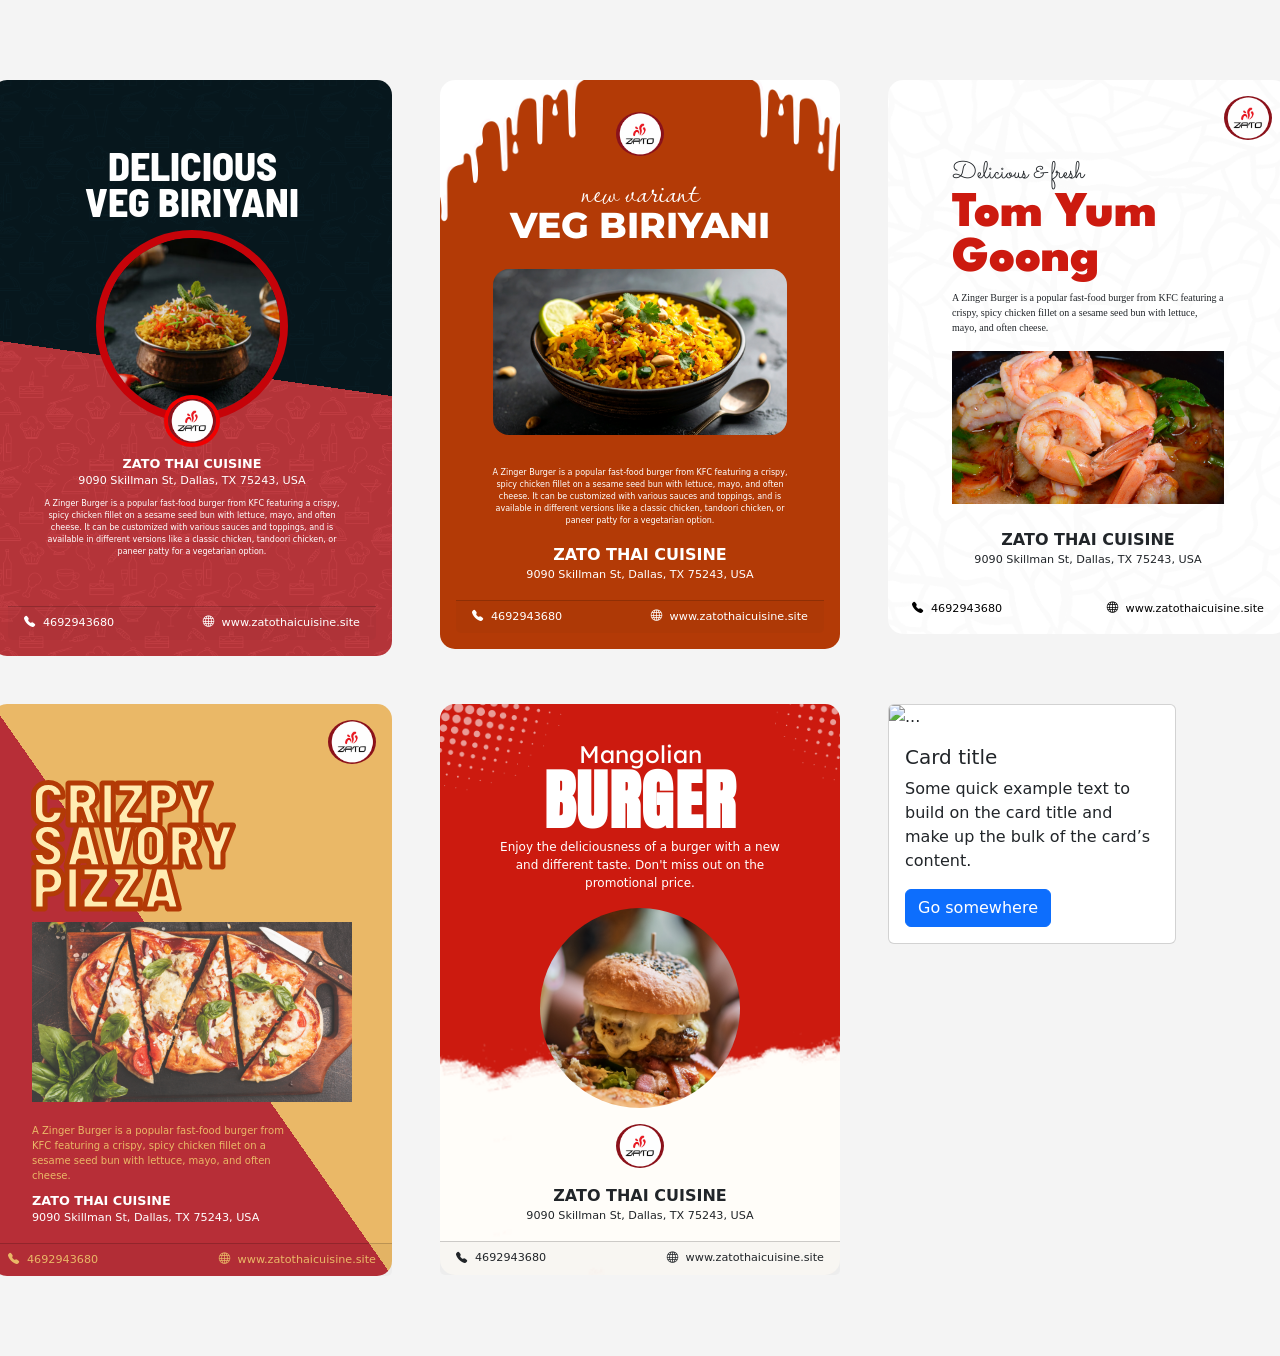
==== index.html @ 4960c32b "first commit" ====
<!DOCTYPE html>
<html lang="en">

<head>
    <meta charset="UTF-8">
    <meta name="viewport" content="width=device-width, initial-scale=1.0">
    <title>Document</title>
    <link href="https://cdn.jsdelivr.net/npm/bootstrap@5.3.8/dist/css/bootstrap.min.css" rel="stylesheet"
        integrity="sha384-sRIl4kxILFvY47J16cr9ZwB07vP4J8+LH7qKQnuqkuIAvNWLzeN8tE5YBujZqJLB" crossorigin="anonymous">
    <link rel="preconnect" href="https://fonts.googleapis.com">
    <link rel="preconnect" href="https://fonts.gstatic.com" crossorigin>
    <link
        href="https://fonts.googleapis.com/css2?family=Barlow+Semi+Condensed:ital,wght@0,100;0,200;0,300;0,400;0,500;0,600;0,700;0,800;0,900;1,100;1,200;1,300;1,400;1,500;1,600;1,700;1,800;1,900&family=Inter:ital,opsz,wght@0,14..32,100..900;1,14..32,100..900&family=League+Gothic&display=swap"
        rel="stylesheet">
    <link href="https://fonts.googleapis.com/css2?family=Lavishly+Yours&display=swap" rel="stylesheet">

    <link rel="stylesheet" href="https://cdn.jsdelivr.net/npm/bootstrap-icons@1.11.3/font/bootstrap-icons.min.css">
    <link href="https://fonts.googleapis.com/css2?family=Montserrat:ital,wght@0,100..900;1,100..900&display=swap"
        rel="stylesheet">
    <link
        href="https://fonts.googleapis.com/css2?family=Anton&family=League+Spartan:wght@100..900&family=Lexend+Deca:wght@100..900&family=Sacramento&display=swap"
        rel="stylesheet">
    <link rel="stylesheet" href="assets/style/style.css">

</head>

<body>

    <section class="cards">

        <!-- Card 1 Starts here -->

        <div class="card1">
            <div class="card" style="width: 25rem;">
                <div class="card-body">
                    <div class="card-heading1">
                        <div class="text-center"> DELICIOUS</div>
                    </div>
                    <div class="card-heading2">
                        <div class="text-center">VEG BIRIYANI</div>
                    </div>
                    <div class="menu-wrapper text-center">
                        <img class="menu-item" src="assets/images/veg-biriyani-image.png" alt="veg-biriyani">

                        <div class="logo-badge">
                            <img src="assets/images/logo.png" alt="logo">
                        </div>
                    </div>

                    <div class="restaurant-details text-center">
                        <div class="restaurant-name fw-bold">
                            ZATO THAI CUISINE
                        </div>
                        <div class="restaurant-address">
                            9090 Skillman St, Dallas, TX 75243, USA
                        </div>
                    </div>

                    <div class="card-description">
                        <p class="card-text">A Zinger Burger is a popular fast-food burger from KFC featuring a crispy,
                            spicy chicken fillet on a sesame seed bun with lettuce, mayo, and often cheese. It can be
                            customized with various sauces and toppings, and is available in different versions like a
                            classic chicken, tandoori chicken, or paneer patty for a vegetarian option.
                        </p>
                    </div>
                    <div class="card-footer mt-5">
                        <div class="d-flex justify-content-between align-items-center">
                            <div class="contact-number d-flex align-items-center gap-2">
                                <i class="bi bi-telephone-fill"></i>
                                4692943680
                            </div>

                            <div class="website d-flex align-items-center gap-2">
                                <i class="bi bi-globe"></i>
                                www.zatothaicuisine.site
                            </div>
                        </div>
                    </div>



                </div>
            </div>
        </div>


        <!-- card 2 starts here -->

        <div class="card2">
            <div class="card" style="width: 25rem;">
                <div class="logo">
                    <img src="assets/images/logo.png" class="card-img-top" alt="logo">

                </div>
                <div class="card-body">
                    <div class="card-heading1 text-center">
                        new variant
                    </div>
                    <div class="card-heading2 text-center">
                        VEG BIRIYANI
                    </div>

                    <div class="menu-image">
                        <img src="assets/images/biriyani-image.png" alt="biriyani-image">
                    </div>
                    <div class="card-description">
                        <p class="card-text">A Zinger Burger is a popular fast-food burger from KFC featuring a crispy,
                            spicy chicken fillet on a sesame seed bun with lettuce, mayo, and often cheese. It can be
                            customized with various sauces and toppings, and is available in different versions like a
                            classic chicken, tandoori chicken, or paneer patty for a vegetarian option.
                        </p>
                    </div>
                    <div class="restaurant-details text-center">
                        <div class="restaurant-name fw-bold">
                            ZATO THAI CUISINE
                        </div>
                        <div class="restaurant-address">
                            9090 Skillman St, Dallas, TX 75243, USA
                        </div>
                    </div>
                    <div class="card-footer mt-3">
                        <div class="d-flex justify-content-between align-items-center">
                            <div class="contact-number d-flex align-items-center gap-2">
                                <i class="bi bi-telephone-fill"></i>
                                4692943680
                            </div>

                            <div class="website d-flex align-items-center gap-2">
                                <i class="bi bi-globe"></i>
                                www.zatothaicuisine.site
                            </div>
                        </div>
                    </div>
                </div>
            </div>
        </div>

        <!-- card 3 design -->

        <div class="card3">
            <div class="card" style="width: 25rem;">
                <div class="logo">
                    <img src="assets/images/logo.png" class="card-img-top" alt="logo">

                </div>
                <div class="card-body mx-5">
                    <div class="headings text-start">
                        <div class="card-heading1">
                            Delicious & fresh
                        </div>
                        <div class="card-heading2">
                            Tom Yum Goong
                        </div>
                    </div>

                    <div class="card-description">
                        <p class="card-text">A Zinger Burger is a popular fast-food burger from KFC featuring a crispy,
                            spicy chicken fillet on a sesame seed bun with lettuce, mayo, and often cheese.
                        </p>
                    </div>
                    <div class="menu-image">
                        <img src="assets/images/tom-yum.png" alt="biriyani-image">
                    </div>
                    <div class="restaurant-details text-center">
                        <div class="restaurant-name fw-bold">
                            ZATO THAI CUISINE
                        </div>
                        <div class="restaurant-address">
                            9090 Skillman St, Dallas, TX 75243, USA
                        </div>
                    </div>


                </div>
                <div class="card-footer-custom">
                    <div class="d-flex justify-content-between align-items-center">
                        <div class="contact-number d-flex align-items-center gap-2">
                            <i class="bi bi-telephone-fill"></i>
                            4692943680
                        </div>

                        <div class="website d-flex align-items-center gap-2">
                            <i class="bi bi-globe"></i>
                            www.zatothaicuisine.site
                        </div>
                    </div>
                </div>
            </div>
        </div>

        <!-- card design 4 -->
        <div class="card4">
            <div class="card" style="width: 25rem;">
                <div class="logo">
                    <img src="assets/images/logo.png" class="card-img-top" alt="logo">

                </div>
                <div class="card-body mx-4">
                    <div class="card-heading">
                        CRIZPY SAVORY PIZZA

                    </div>
                    <div class="menu-image">
                        <img src="assets/images/pizza-image.png" alt="biriyani-image">
                    </div>
                    <div class="card-description">
                        <p class="card-text">A Zinger Burger is a popular fast-food burger from KFC featuring a crispy,
                            spicy chicken fillet on a sesame seed bun with lettuce, mayo, and often cheese.
                        </p>
                    </div>

                    <div class="restaurant-details text-start">
                        <div class="restaurant-name fw-bold">
                            ZATO THAI CUISINE
                        </div>
                        <div class="restaurant-address">
                            9090 Skillman St, Dallas, TX 75243, USA
                        </div>
                    </div>


                </div>
                <div class="card-footer">
                    <div class="d-flex justify-content-between align-items-center">
                        <div class="contact-number d-flex align-items-center gap-2">
                            <i class="bi bi-telephone-fill"></i>
                            4692943680
                        </div>

                        <div class="website d-flex align-items-center gap-2">
                            <i class="bi bi-globe"></i>
                            www.zatothaicuisine.site
                        </div>
                    </div>
                </div>

            </div>
        </div>


        <!-- card 5 design -->

        <div class="card5">
            <div class="card" style="width: 25rem;">
                <div class="card-body">
                    <div class="headings text-center">
                        <div class="card-heading1">
                            Mangolian
                        </div>
                        <div class="card-heading2">
                            BURGER
                        </div>
                    </div>
                    <div class="card-description">
                        <p class="card-text">Enjoy the deliciousness of a burger with a new and different taste. Don't
                            miss out on the promotional price.
                        </p>
                    </div>
                    <div class="menu-image">
                        <img src="assets/images/mangolian-burger.png" alt="biriyani-image">
                    </div>
                    <div class="logo">
                        <img src="assets/images/logo.png" class="card-img-top" alt="logo">

                    </div>

                    <div class="restaurant-details text-center text-dark">
                        <div class="restaurant-name fw-bold">
                            ZATO THAI CUISINE
                        </div>
                        <div class="restaurant-address">
                            9090 Skillman St, Dallas, TX 75243, USA
                        </div>
                    </div>


                </div>
                <div class="card-footer text-dark">
                    <div class="d-flex justify-content-between align-items-center">
                        <div class="contact-number d-flex align-items-center gap-2">
                            <i class="bi bi-telephone-fill"></i>
                            4692943680
                        </div>

                        <div class="website d-flex align-items-center gap-2">
                            <i class="bi bi-globe"></i>
                            www.zatothaicuisine.site
                        </div>
                    </div>
                </div>
            </div>
        </div>


        <!-- card 6 -->

        <div class="card6">
            <div class="card" style="width: 18rem;">
                <img src="..." class="card-img-top" alt="...">
                <div class="card-body">
                    <h5 class="card-title">Card title</h5>
                    <p class="card-text">Some quick example text to build on the card title and make up the bulk of the
                        card’s content.</p>
                    <a href="#" class="btn btn-primary">Go somewhere</a>
                </div>
            </div>
        </div>


    </section>



    <script src="https://cdn.jsdelivr.net/npm/bootstrap@5.3.8/dist/js/bootstrap.bundle.min.js"
        integrity="sha384-FKyoEForCGlyvwx9Hj09JcYn3nv7wiPVlz7YYwJrWVcXK/BmnVDxM+D2scQbITxI"
        crossorigin="anonymous"></script>
</body>

</html>
---- assets/style/style.css ----
body{
    background-color: #f4f4f4;
}

.cards {
    /* height: auto; */
    display: grid;
    grid-template-columns: repeat(3, 1fr);
    justify-content: center;
    align-items: start;
    gap: 3rem ;
    margin: 5rem;

}

.card1 .card {
    background:
        url("/assets/images/texture-card1.png"), 
        linear-gradient(188deg, #07171d 50%, #b43439 50%);
      
    background-size:
    200px,  /* increase texture scale */
    cover;
    background-blend-mode: overlay; 
    
    border: none;
    border-radius: 15px;
    color: #fff;
}
.card1 .menu-image{
    display: flex;
    justify-content: center;
    align-items: center;
}


.card1 .card-heading1 .text-center,
.card1 .card-heading2 .text-center {
    font-family: "Barlow Semi Condensed", sans-serif;
    font-weight: 800;
    font-size: 40px;
    margin: 0;             
    line-height: 1.05;     
}


.card1 .card-heading2 .text-center {
    margin-top: -6px;       
    margin-bottom: 3rem;
}

.card1 .card-heading1 {
    margin-top: 3rem;
}


.card1 .card-description{
    margin-top: 0.5rem;
    margin-left: 2rem;
    margin-right: 2rem;
}
.card1 .card-text{
    text-align: center;
    font-size: 8px;
}

.card1 .contact-details{
    display: flex;
}

.card1 .contact-number, .website {
    font-weight: 200;
    font-size: 0.7rem;
}

.card1 .logo-badge img{
    width: 3rem;
    border-radius: 50%;
}

.card1 .restaurant-name {
    font-size: 0.8rem;
    /* letter-spacing: 1px;  */
}

.card1 .restaurant-address{
    font-size: 0.7rem;

}

.menu-wrapper {
    position: relative;
    display: flex;
    justify-content: center;
    margin-top: -40px; 
    margin-bottom: 2rem;
}

.card1 .menu-item {
    width: 12rem;
    border-radius: 50%;
    border: 8px solid #c60309;
}

.card1 .logo-badge {
    position: absolute;
    bottom: -25px; 
    left: 50%;
    transform: translateX(-50%);
    border-radius: 50%;
    border: 4px solid #f10000; 
    display: flex;
    align-items: center;
    justify-content: center;
}




/* card 2 styles */

.card2 .logo{
    display: flex;
    justify-content: center;
    align-items: center;
    margin-top: 2rem;
}

.card2 .logo img{

    width: 3rem ;
    border-radius: 50%;

}

.card2 .card {
    background:
        url("/assets/images/drop-design.png"), 
        #b33a06;
      
   background-size:
    cover;
    
    border: none;
    border-radius: 15px;
    color: #fff;
}

.card2 .menu-image{

    display: flex;
    justify-content: center;
    align-items: center;
    margin-bottom: 2rem;
}

.card2 .menu-image img{

    width: 80%;
    border-radius: 1rem;

}

.card2 .card-description{
    margin-top: 0.5rem;
    margin-left: 2rem;
    margin-right: 2rem;
    margin-bottom: 1rem;
}
.card2 .card-text{
    text-align: center;
    font-size: 8px;
}

/* .card2 .card-heading1{
      font-family: "Lavishly Yours", cursive;
      font-size: 36px;
}

.card2 .card-heading2{
      font-family: "Montserrat", sans-serif;
      font-size: 36px;
      font-weight: 800;
} */


.card2 .card-heading1{
    font-family: "Lavishly Yours", cursive;
    font-size: 36px;
    margin: 0;
    line-height: 1.1;
}

.card2 .card-heading2 {
    font-family: "Montserrat", sans-serif;
    font-size: 36px;
    font-weight: 800;
    margin: 0;
    line-height: 1.1;
    margin-top: -6px; 
    margin-bottom: 1.5rem; 
}

.card2 .contact-number, .website {
    font-weight: 200;
    font-size: 0.7rem;
}

.card2 .restaurant-address{
    font-size: 0.7rem;

}


/* card 3 style */


.card3 .logo img{
    width: 3rem ;
    border-radius: 50%;
}

.card3 .logo{
    display: flex;
    justify-content: end;
    align-items: center;
    margin: 1rem 1rem 0 0;
}

.card3 .menu-image{

    display: flex;
    justify-content: center;
    align-items: center;
    margin-bottom: 0.5rem;
}

.card3 .menu-image img{

    width: 100%;
    margin-bottom: 1rem;

}

.card3 .card-heading1{

     font-family: "Sacramento", cursive;
     font-size: 24px;
}

.card3 .card-heading2{

     font-family: "League Spartan", sans-serif;
     font-weight: 900;
     font-size: 50px;
     line-height: 0.9;
     color: #cc1a0f;
     margin-bottom: 0.5rem;
}

.card3 .card-text{
    font-size: 10px;
}

.card3 .card-description{

    margin-bottom: 1rem;
    font-family: 'Times New Roman', Times, serif;
}

.card3 .restaurant-address{

    font-size: 10px;
}

.card3 .contact-number, .website {
    font-weight: 200;
    font-size: 0.7rem;
}

.card3 .restaurant-address{
    font-size: 0.7rem;

}


.card3 .card {
    background:
        url("/assets/images/texture-tom.png")
        #fff;
      
   background-size:
    cover;
    
    border: none;
    border-radius: 15px;
}


.card3 .card-footer-custom {
    background-color: transparent;    
    color: #000;               
    border-top: none;          
    padding: 1rem 1.5rem;      
    border-radius: 0 0 15px 15px; 
}


/* card style 4 */

.card4 .logo img{
    width: 3rem ;
    border-radius: 50%;
}

.card4 .logo{
    display: flex;
    justify-content: end;
    align-items: center;
    margin: 1rem 1rem 0 0;
}

.card4 .menu-image{

    display: flex;
    justify-content: center;
    align-items: center;
    margin-bottom: 0.5rem;
}

.card4 .menu-image img{

    width: 100%;
    margin-bottom: 0.8rem;

}


.card4 .card {
    background: linear-gradient(to bottom left, #eab867 50%, #b72e37 50%);
    border: none;
    border-radius: 15px;
    color: #fff;
}

.card4 .card-heading {
    width: 80%;
    font-size: 60px;
    color: #eab867;
    font-family: 'Barlow Semi Condensed', sans-serif;
    letter-spacing: 1px;
    line-height: 3.5rem;
    font-weight: 900;
    -webkit-text-stroke: 5px #b33a06;
    -webkit-text-fill-color: #ffecb2;

    margin-bottom: 1rem;
    line-height: 0.7;

}


.card4 .card-text{
    font-size: 10px;
}

.card4 .card-description{

    margin-bottom: 0.5rem;
    width: 80%;
    color: #eab867;
    /* font-family: 'Times New Roman', Times, serif; */
}

.card4 .contact-number, .card4 .website {
    font-weight: 200;
    font-size: 0.7rem;
    color: #eab867;
}

.card4 .restaurant-address{
    font-size: 0.7rem;

}

.card4 .restaurant-name {
    font-size: 0.8rem;
    /* letter-spacing: 1px;  */
}

.card1 .restaurant-address{
    font-size: 0.7rem;

}



/* card 5 style  */


.card5 .menu-image {
    width: 200px;
    height: 200px;
    overflow: hidden;
    border-radius: 50%;
     margin: 0 auto;
    
}

.card5 .menu-image img {
    width: 100%;
    height: 100%;
    object-fit: cover;
    
    
}

.card5 .logo img{
    width: 3rem ;
    border-radius: 50%;
}

.card5 .logo{
    display: flex;
    justify-content: center;
    align-items: center;
    margin: 1rem;
}

.card5 .card-description{
    text-align: center;
    font-size: 12px;
    margin-left: 2rem;
    margin-right: 2rem;
    margin-bottom: 1rem;
    
}


.card5 .card {
    background:
     url("/assets/images/bg-white.png"),  #cc1a0f;
           
    background-size:
    cover;
    border: none;
    border-radius: 15px;
    color: #fff;
}

.card5 .card-heading1{
    margin-top: 1rem;
    font-family: "Lexend Deca", sans-serif;
     font-size: 24px;
}

.card5 .card-heading2{

      font-family: "Anton", sans-serif;
     font-weight: 900;
     font-size: 65px;
     line-height: 0.9;
     color: #ffffff;
     margin-bottom: 0.5rem;
     letter-spacing: 0.1rem;
     margin-bottom: 0.5rem ;
}

.card5 .restaurant-address{
    font-size: 0.7rem;

}

.card5 .contact-number, .website {
    font-weight: 200;
    font-size: 0.7rem;
}
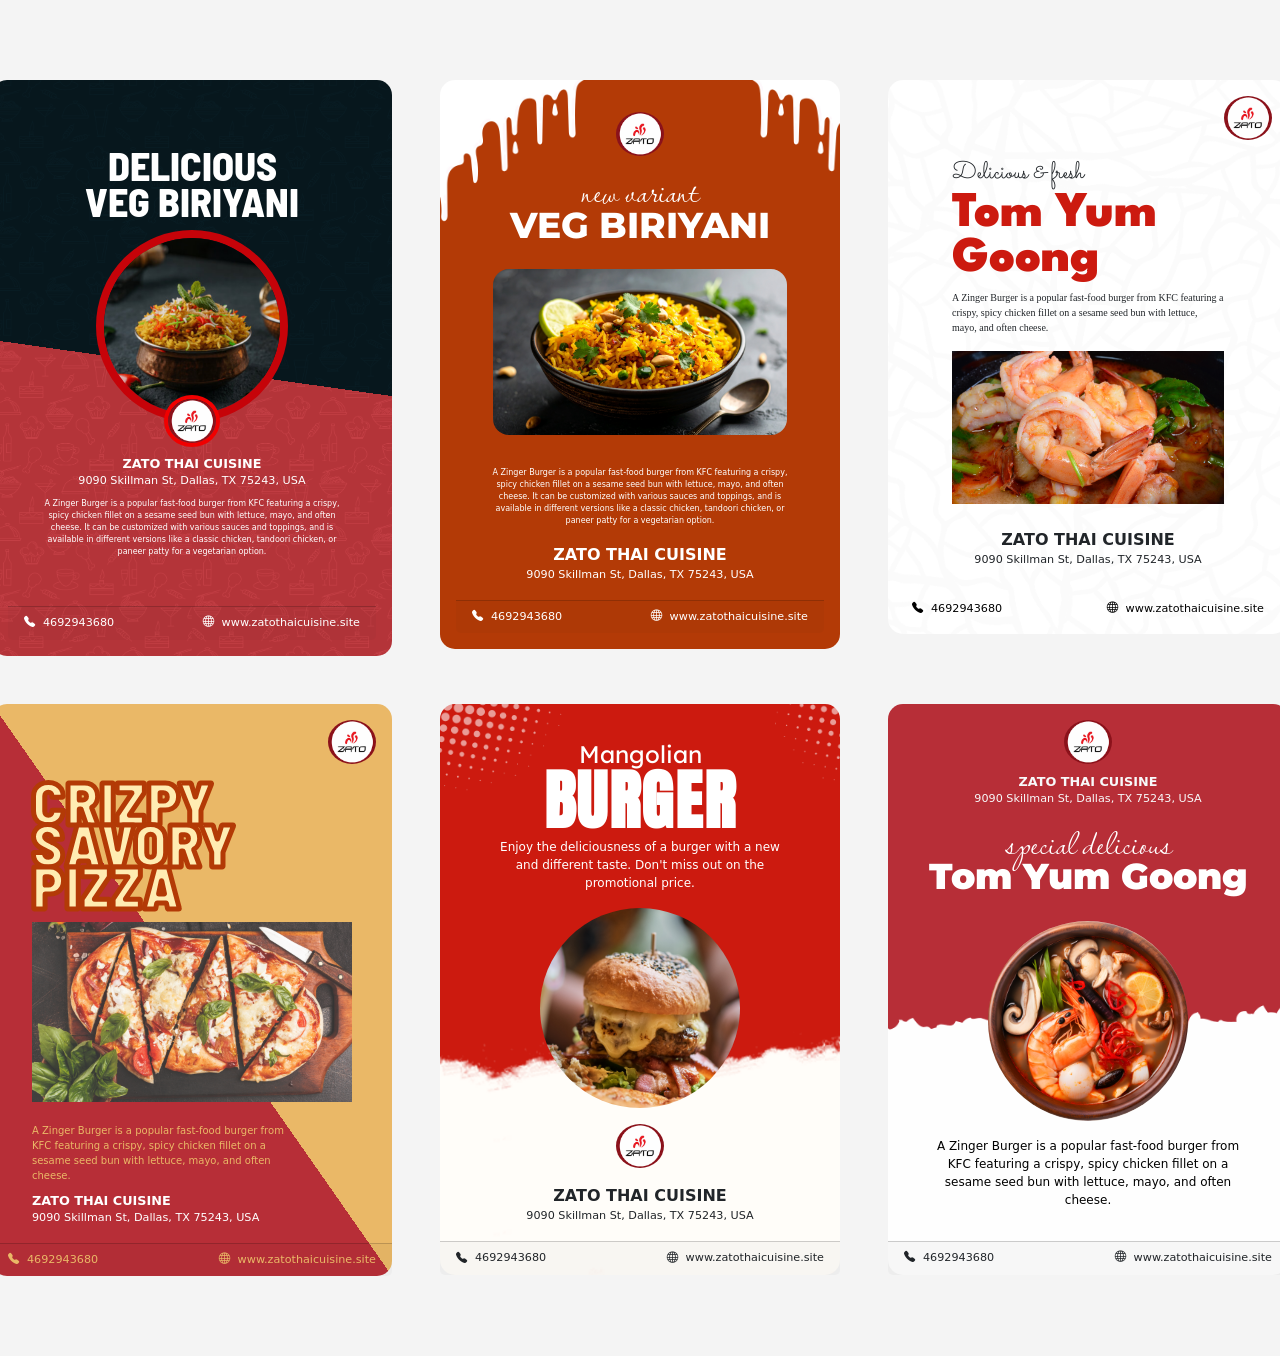
==== commit f277b33b: "6th design" ====
--- a/index.html
+++ b/index.html
@@ -295,13 +295,48 @@
         <!-- card 6 -->
 
         <div class="card6">
-            <div class="card" style="width: 18rem;">
-                <img src="..." class="card-img-top" alt="...">
+            <div class="card" style="width: 25rem;">
+                <div class="logo">
+                    <img src="assets/images/logo.png" class="card-img-top" alt="logo">
+                </div>
+                <div class="restaurant-details text-center text-light">
+                    <div class="restaurant-name fw-bold">
+                        ZATO THAI CUISINE
+                    </div>
+                    <div class="restaurant-address">
+                        9090 Skillman St, Dallas, TX 75243, USA
+                    </div>
+                </div>
+                <div class="headings text-center">
+                    <div class="card-heading1">
+                        special delicious
+                    </div>
+                    <div class="card-heading2">
+                        Tom Yum Goong
+                    </div>
+                </div>
                 <div class="card-body">
-                    <h5 class="card-title">Card title</h5>
-                    <p class="card-text">Some quick example text to build on the card title and make up the bulk of the
-                        card’s content.</p>
-                    <a href="#" class="btn btn-primary">Go somewhere</a>
+                    <div class="menu-image">
+                        <img src="assets/images/prawns-image.png" alt="biriyani-image">
+                    </div>
+                    <div class="card-description">
+                        <p class="card-text">A Zinger Burger is a popular fast-food burger from KFC featuring a crispy,
+                            spicy chicken fillet on a sesame seed bun with lettuce, mayo, and often cheese.
+                        </p>
+                    </div>
+                </div>
+                <div class="card-footer text-dark">
+                    <div class="d-flex justify-content-between align-items-center">
+                        <div class="contact-number d-flex align-items-center gap-2">
+                            <i class="bi bi-telephone-fill"></i>
+                            4692943680
+                        </div>
+
+                        <div class="website d-flex align-items-center gap-2">
+                            <i class="bi bi-globe"></i>
+                            www.zatothaicuisine.site
+                        </div>
+                    </div>
                 </div>
             </div>
         </div>
--- a/assets/style/style.css
+++ b/assets/style/style.css
@@ -11,6 +11,24 @@
     gap: 3rem ;
     margin: 5rem;
 
+}
+
+/* Tablet view (≤992px) */
+@media (max-width: 992px) {
+    .cards {
+        grid-template-columns: repeat(2, 1fr);
+        margin: 3rem;
+        gap: 2rem;
+    }
+}
+
+/* Mobile view (≤576px) */
+@media (max-width: 576px) {
+    .cards {
+        grid-template-columns: 1fr;
+        margin: 2rem;
+        gap: 1.5rem;
+    }
 }
 
 .card1 .card {
@@ -474,4 +492,101 @@
 .card5 .contact-number, .website {
     font-weight: 200;
     font-size: 0.7rem;
-}+}
+
+
+
+/* card 6 styles  */
+
+.card6 .logo{
+    display: flex;
+    justify-content: center;
+    align-items: center;
+    margin-top: 1rem;
+}
+
+.card6 .logo img{
+
+    width: 3rem ;
+    border-radius: 50%;
+
+}
+
+.card6 .menu-image {
+    width: 200px;
+    height: 200px;
+    overflow: hidden;
+    border-radius: 50%;
+    margin: 0 auto;
+    
+}
+
+.card6 .menu-image img {
+    width: 100%;
+    height: 100%;
+    object-fit: cover;
+    
+    
+}
+
+
+.card6 .restaurant-name {
+    margin-top: 0.5rem;
+    font-size: 0.8rem;
+    /* letter-spacing: 1px;  */
+}
+
+.card6 .restaurant-address{
+    font-size: 0.7rem;
+
+}
+
+.card6 .card {
+    background:
+     url("/assets/images/bg-texture-6.png"), 
+      #b72e37;
+           
+    background-size:
+    cover;
+    border: none;
+    border-radius: 15px;
+    color: #fff;
+}
+
+
+.card6 .card-description{
+    text-align: center;
+    font-size: 12px;
+    margin-left: 2rem;
+    margin-right: 2rem;
+    margin-bottom: 1rem;
+    color: #000;
+    margin-top: 1rem;
+}
+
+.card6 .contact-number, .website {
+    font-weight: 200;
+    font-size: 0.7rem;
+}
+
+
+
+.card6 .card-heading1{
+    font-family: "Lavishly Yours", cursive;
+    font-size: 36px;
+    margin: 0;
+    line-height: 1.1;
+    margin-top: 1rem;
+}
+
+.card6 .card-heading2 {
+    font-family: "Montserrat", sans-serif;
+    font-size: 36px;
+    font-weight: 900;
+    margin: 0;
+    line-height: 1.1;
+    margin-top: -6px; 
+    margin-bottom: 0.5rem; 
+
+}
+
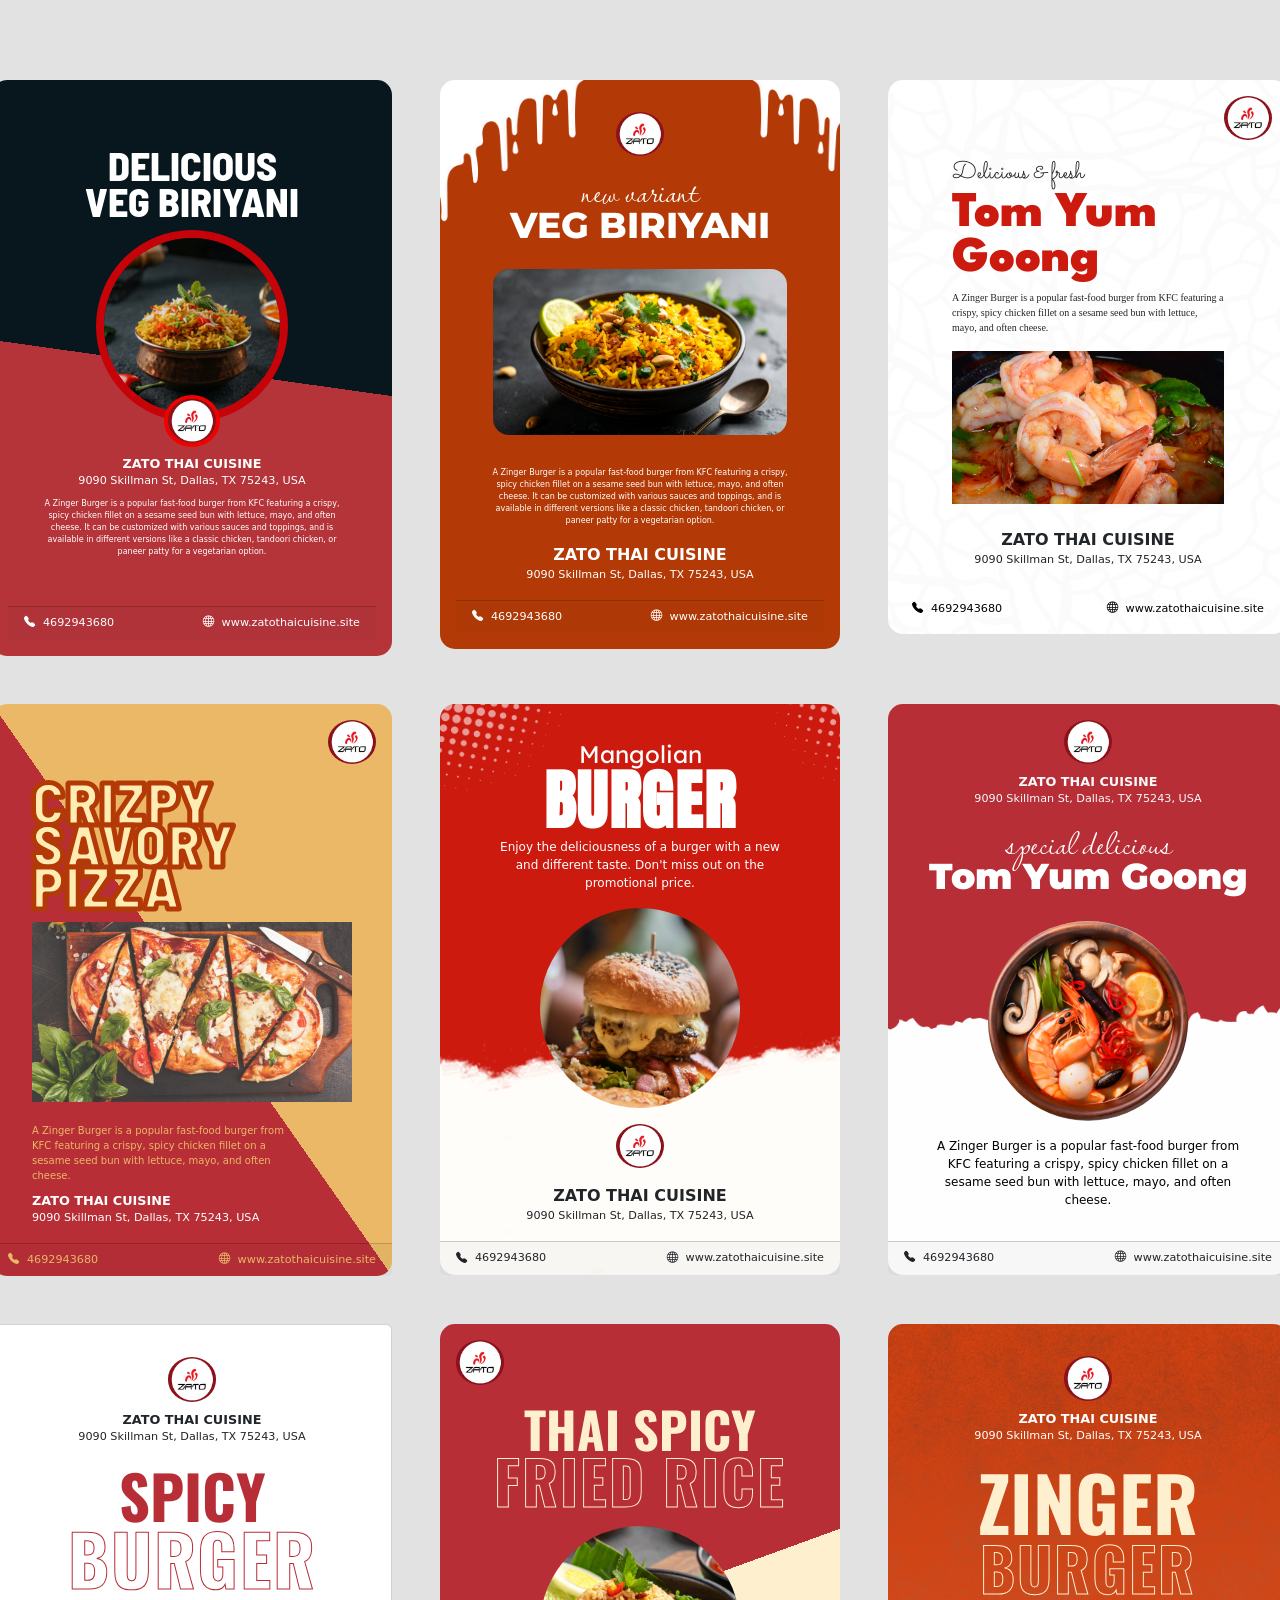
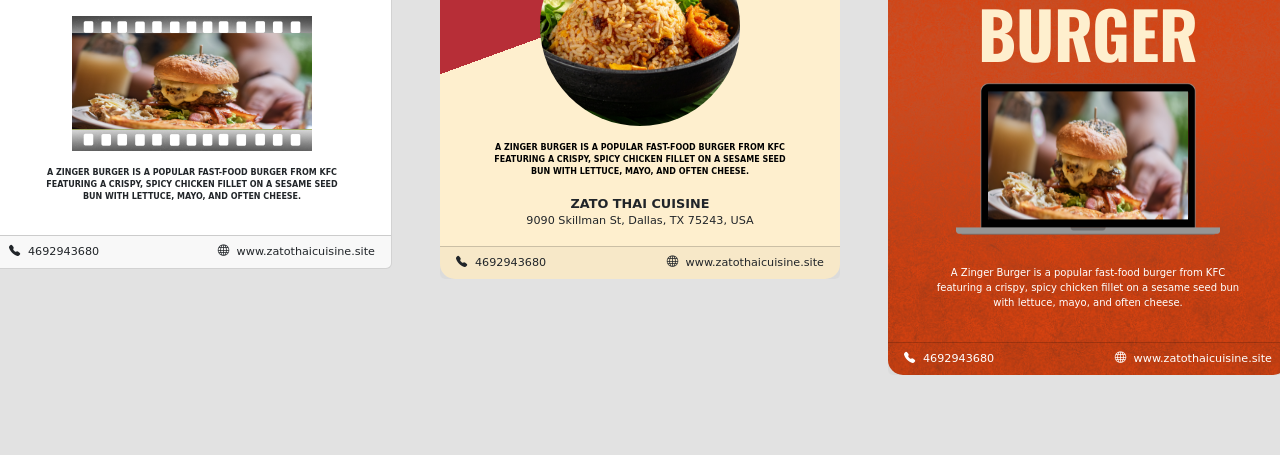
==== commit 13c2c540: "9th design" ====
--- a/index.html
+++ b/index.html
@@ -4,7 +4,7 @@
 <head>
     <meta charset="UTF-8">
     <meta name="viewport" content="width=device-width, initial-scale=1.0">
-    <title>Document</title>
+    <title>Poster Designs Zing</title>
     <link href="https://cdn.jsdelivr.net/npm/bootstrap@5.3.8/dist/css/bootstrap.min.css" rel="stylesheet"
         integrity="sha384-sRIl4kxILFvY47J16cr9ZwB07vP4J8+LH7qKQnuqkuIAvNWLzeN8tE5YBujZqJLB" crossorigin="anonymous">
     <link rel="preconnect" href="https://fonts.googleapis.com">
@@ -18,7 +18,7 @@
     <link href="https://fonts.googleapis.com/css2?family=Montserrat:ital,wght@0,100..900;1,100..900&display=swap"
         rel="stylesheet">
     <link
-        href="https://fonts.googleapis.com/css2?family=Anton&family=League+Spartan:wght@100..900&family=Lexend+Deca:wght@100..900&family=Sacramento&display=swap"
+        href="https://fonts.googleapis.com/css2?family=Anton&family=League+Spartan:wght@100..900&family=Lexend+Deca:wght@100..900&family=Oswald:wght@200..700&family=Sacramento&display=swap"
         rel="stylesheet">
     <link rel="stylesheet" href="assets/style/style.css">
 
@@ -30,7 +30,7 @@
 
         <!-- Card 1 Starts here -->
 
-        <div class="card1">
+        <div class="design1">
             <div class="card" style="width: 25rem;">
                 <div class="card-body">
                     <div class="card-heading1">
@@ -86,7 +86,7 @@
 
         <!-- card 2 starts here -->
 
-        <div class="card2">
+        <div class="design2">
             <div class="card" style="width: 25rem;">
                 <div class="logo">
                     <img src="assets/images/logo.png" class="card-img-top" alt="logo">
@@ -137,7 +137,7 @@
 
         <!-- card 3 design -->
 
-        <div class="card3">
+        <div class="design3">
             <div class="card" style="width: 25rem;">
                 <div class="logo">
                     <img src="assets/images/logo.png" class="card-img-top" alt="logo">
@@ -189,7 +189,7 @@
         </div>
 
         <!-- card design 4 -->
-        <div class="card4">
+        <div class="design4">
             <div class="card" style="width: 25rem;">
                 <div class="logo">
                     <img src="assets/images/logo.png" class="card-img-top" alt="logo">
@@ -240,7 +240,7 @@
 
         <!-- card 5 design -->
 
-        <div class="card5">
+        <div class="design5">
             <div class="card" style="width: 25rem;">
                 <div class="card-body">
                     <div class="headings text-center">
@@ -294,7 +294,7 @@
 
         <!-- card 6 -->
 
-        <div class="card6">
+        <div class="design6">
             <div class="card" style="width: 25rem;">
                 <div class="logo">
                     <img src="assets/images/logo.png" class="card-img-top" alt="logo">
@@ -341,6 +341,173 @@
             </div>
         </div>
 
+
+        <!-- card design 7 -->
+
+        <div class="design7">
+            <div class="card" style="width: 25rem;">
+                <div class="logo">
+                    <img src="assets/images/logo.png" class="card-img-top" alt="logo">
+                </div>
+                <div class="restaurant-details text-center text-dark">
+                    <div class="restaurant-name fw-bold">
+                        ZATO THAI CUISINE
+                    </div>
+                    <div class="restaurant-address">
+                        9090 Skillman St, Dallas, TX 75243, USA
+                    </div>
+                </div>
+                <div class="card-body">
+                    <div class="headings text-center">
+                        <div class="card-heading1">
+                            SPICY
+                        </div>
+                        <div class="card-heading2">
+                            BURGER
+                        </div>
+                    </div>
+                    <div class="image-wrapper">
+                        <div class="bg-image">
+                            <img src="assets/images/bg-film.png" alt="background">
+                        </div>
+                        <div class="menu-image">
+                            <img src="assets/images/mangolian-burger.png" alt="burger">
+                        </div>
+                    </div>
+                    <div class="card-description">
+                        <p class="card-text">A Zinger Burger is a popular fast-food burger from KFC featuring a
+                            crispy,
+                            spicy chicken fillet on a sesame seed bun with lettuce, mayo, and often cheese.
+                        </p>
+                    </div>
+                </div>
+                <div class="card-footer text-dark">
+                    <div class="d-flex justify-content-between align-items-center">
+                        <div class="contact-number d-flex align-items-center gap-2">
+                            <i class="bi bi-telephone-fill"></i>
+                            4692943680
+                        </div>
+
+                        <div class="website d-flex align-items-center gap-2">
+                            <i class="bi bi-globe"></i>
+                            www.zatothaicuisine.site
+                        </div>
+                    </div>
+                </div>
+            </div>
+
+        </div>
+
+        <!-- card 8 design -->
+
+        <div class="design8">
+            <div class="card" style="width: 25rem;">
+                <div class="logo">
+                    <img src="assets/images/logo.png" class="card-img-top" alt="logo">
+                </div>
+                <div class="headings text-center">
+                        <div class="card-heading1">
+                            THAI SPICY
+                        </div>
+                        <div class="card-heading2">
+                                FRIED RICE
+                        </div>
+                    </div>
+                <div class="card-body">
+                    
+                    <div class="menu-image">
+                        <img src="assets/images/thai-rice.png" alt="biriyani-image">
+                    </div>
+                    <div class="card-description">
+                        <p class="card-text">A Zinger Burger is a popular fast-food burger from KFC featuring a
+                            crispy,
+                            spicy chicken fillet on a sesame seed bun with lettuce, mayo, and often cheese.
+                        </p>
+                    </div>
+                    <div class="restaurant-details text-center text-dark">
+                        <div class="restaurant-name fw-bold">
+                            ZATO THAI CUISINE
+                        </div>
+                        <div class="restaurant-address">
+                            9090 Skillman St, Dallas, TX 75243, USA
+                        </div>
+                    </div>
+                </div>
+                   <div class="card-footer text-dark">
+                    <div class="d-flex justify-content-between align-items-center">
+                        <div class="contact-number d-flex align-items-center gap-2">
+                            <i class="bi bi-telephone-fill"></i>
+                            4692943680
+                        </div>
+
+                        <div class="website d-flex align-items-center gap-2">
+                            <i class="bi bi-globe"></i>
+                            www.zatothaicuisine.site
+                        </div>
+                    </div>
+                </div>
+            </div>
+        </div>
+        
+        <div class="design9">
+            <div class="card" style="width: 25rem;">
+                <div class="logo">
+                    <img src="assets/images/logo.png" class="card-img-top" alt="logo">
+                </div>
+                <div class="restaurant-details text-center text-dark">
+                    <div class="restaurant-name fw-bold">
+                        ZATO THAI CUISINE
+                    </div>
+                    <div class="restaurant-address">
+                        9090 Skillman St, Dallas, TX 75243, USA
+                    </div>
+                </div>
+         
+                <div class="card-body">
+                           <div class="headings text-center">
+                        <div class="card-heading1">
+                            ZINGER
+                        </div>
+                        <div class="card-heading2">
+                                BURGER
+                        </div>
+                        <div class="card-heading3">
+                                BURGER
+                        </div>
+                    </div>
+                    
+                   <div class="image-wrapper">
+                        <div class="bg-image">
+                            <img src="assets/images/laptop.png" alt="background">
+                        </div>
+                        <div class="menu-image">
+                            <img src="assets/images/mangolian-burger.png" alt="burger">
+                        </div>
+                    </div>
+                    <div class="card-description">
+                        <p class="card-text">A Zinger Burger is a popular fast-food burger from KFC featuring a
+                            crispy,
+                            spicy chicken fillet on a sesame seed bun with lettuce, mayo, and often cheese.
+                        </p>
+                    </div>
+                    
+                </div>
+                   <div class="card-footer text-dark">
+                    <div class="d-flex justify-content-between align-items-center">
+                        <div class="contact-number d-flex align-items-center gap-2">
+                            <i class="bi bi-telephone-fill"></i>
+                            4692943680
+                        </div>
+
+                        <div class="website d-flex align-items-center gap-2">
+                            <i class="bi bi-globe"></i>
+                            www.zatothaicuisine.site
+                        </div>
+                    </div>
+                </div>
+            </div>
+        </div>
+        </div>
 
     </section>
 
--- a/assets/style/style.css
+++ b/assets/style/style.css
@@ -1,5 +1,5 @@
-body{
-    background-color: #f4f4f4;
+body {
+    background-color: #e2e2e2;
 }
 
 .cards {
@@ -8,7 +8,7 @@
     grid-template-columns: repeat(3, 1fr);
     justify-content: center;
     align-items: start;
-    gap: 3rem ;
+    gap: 3rem;
     margin: 5rem;
 
 }
@@ -31,77 +31,81 @@
     }
 }
 
-.card1 .card {
+.design1 .card {
     background:
-        url("/assets/images/texture-card1.png"), 
+        url("../images/texture-design1.png"),
         linear-gradient(188deg, #07171d 50%, #b43439 50%);
-      
+
     background-size:
-    200px,  /* increase texture scale */
-    cover;
-    background-blend-mode: overlay; 
-    
+        200px,
+        /* increase texture scale */
+        cover;
+    background-blend-mode: overlay;
+
     border: none;
     border-radius: 15px;
     color: #fff;
 }
-.card1 .menu-image{
-    display: flex;
-    justify-content: center;
-    align-items: center;
-}
-
-
-.card1 .card-heading1 .text-center,
-.card1 .card-heading2 .text-center {
+
+.design1 .menu-image {
+    display: flex;
+    justify-content: center;
+    align-items: center;
+}
+
+
+.design1 .card-heading1 .text-center,
+.design1 .card-heading2 .text-center {
     font-family: "Barlow Semi Condensed", sans-serif;
     font-weight: 800;
     font-size: 40px;
-    margin: 0;             
-    line-height: 1.05;     
-}
-
-
-.card1 .card-heading2 .text-center {
-    margin-top: -6px;       
+    margin: 0;
+    line-height: 1.05;
+}
+
+
+.design1 .card-heading2 .text-center {
+    margin-top: -6px;
     margin-bottom: 3rem;
 }
 
-.card1 .card-heading1 {
+.design1 .card-heading1 {
     margin-top: 3rem;
 }
 
 
-.card1 .card-description{
+.design1 .card-description {
     margin-top: 0.5rem;
     margin-left: 2rem;
     margin-right: 2rem;
 }
-.card1 .card-text{
+
+.design1 .card-text {
     text-align: center;
     font-size: 8px;
 }
 
-.card1 .contact-details{
-    display: flex;
-}
-
-.card1 .contact-number, .website {
+.design1 .contact-details {
+    display: flex;
+}
+
+.design1 .contact-number,
+.website {
     font-weight: 200;
     font-size: 0.7rem;
 }
 
-.card1 .logo-badge img{
+.design1 .logo-badge img {
     width: 3rem;
     border-radius: 50%;
 }
 
-.card1 .restaurant-name {
+.design1 .restaurant-name {
     font-size: 0.8rem;
     /* letter-spacing: 1px;  */
 }
 
-.card1 .restaurant-address{
+.design1 .restaurant-address {
     font-size: 0.7rem;
 
 }
@@ -110,23 +114,23 @@
     position: relative;
     display: flex;
     justify-content: center;
-    margin-top: -40px; 
+    margin-top: -40px;
     margin-bottom: 2rem;
 }
 
-.card1 .menu-item {
+.design1 .menu-item {
     width: 12rem;
     border-radius: 50%;
     border: 8px solid #c60309;
 }
 
-.card1 .logo-badge {
+.design1 .logo-badge {
     position: absolute;
-    bottom: -25px; 
+    bottom: -25px;
     left: 50%;
     transform: translateX(-50%);
     border-radius: 50%;
-    border: 4px solid #f10000; 
+    border: 4px solid #f10000;
     display: flex;
     align-items: center;
     justify-content: center;
@@ -137,34 +141,34 @@
 
 /* card 2 styles */
 
-.card2 .logo{
+.design2 .logo {
     display: flex;
     justify-content: center;
     align-items: center;
     margin-top: 2rem;
 }
 
-.card2 .logo img{
-
-    width: 3rem ;
-    border-radius: 50%;
-
-}
-
-.card2 .card {
+.design2 .logo img {
+
+    width: 3rem;
+    border-radius: 50%;
+
+}
+
+.design2 .card {
     background:
-        url("/assets/images/drop-design.png"), 
+        url("../images/drop-design.png"),
         #b33a06;
-      
-   background-size:
-    cover;
-    
+
+    background-size:
+        cover;
+
     border: none;
     border-radius: 15px;
     color: #fff;
 }
 
-.card2 .menu-image{
+.design2 .menu-image {
 
     display: flex;
     justify-content: center;
@@ -172,59 +176,61 @@
     margin-bottom: 2rem;
 }
 
-.card2 .menu-image img{
+.design2 .menu-image img {
 
     width: 80%;
     border-radius: 1rem;
 
 }
 
-.card2 .card-description{
+.design2 .card-description {
     margin-top: 0.5rem;
     margin-left: 2rem;
     margin-right: 2rem;
     margin-bottom: 1rem;
 }
-.card2 .card-text{
+
+.design2 .card-text {
     text-align: center;
     font-size: 8px;
 }
 
-/* .card2 .card-heading1{
+/* .design2 .card-heading1{
       font-family: "Lavishly Yours", cursive;
       font-size: 36px;
 }
 
-.card2 .card-heading2{
+.design2 .card-heading2{
       font-family: "Montserrat", sans-serif;
       font-size: 36px;
       font-weight: 800;
 } */
 
 
-.card2 .card-heading1{
+.design2 .card-heading1 {
     font-family: "Lavishly Yours", cursive;
     font-size: 36px;
     margin: 0;
     line-height: 1.1;
 }
 
-.card2 .card-heading2 {
+.design2 .card-heading2 {
     font-family: "Montserrat", sans-serif;
     font-size: 36px;
     font-weight: 800;
     margin: 0;
     line-height: 1.1;
-    margin-top: -6px; 
-    margin-bottom: 1.5rem; 
-}
-
-.card2 .contact-number, .website {
+    margin-top: -6px;
+    margin-bottom: 1.5rem;
+}
+
+.design2 .contact-number,
+.website {
     font-weight: 200;
     font-size: 0.7rem;
 }
 
-.card2 .restaurant-address{
+.design2 .restaurant-address {
     font-size: 0.7rem;
 
 }
@@ -233,19 +239,19 @@
 /* card 3 style */
 
 
-.card3 .logo img{
-    width: 3rem ;
-    border-radius: 50%;
-}
-
-.card3 .logo{
+.design3 .logo img {
+    width: 3rem;
+    border-radius: 50%;
+}
+
+.design3 .logo {
     display: flex;
     justify-content: end;
     align-items: center;
     margin: 1rem 1rem 0 0;
 }
 
-.card3 .menu-image{
+.design3 .menu-image {
 
     display: flex;
     justify-content: center;
@@ -253,92 +259,92 @@
     margin-bottom: 0.5rem;
 }
 
-.card3 .menu-image img{
+.design3 .menu-image img {
 
     width: 100%;
     margin-bottom: 1rem;
 
 }
 
-.card3 .card-heading1{
-
-     font-family: "Sacramento", cursive;
-     font-size: 24px;
-}
-
-.card3 .card-heading2{
-
-     font-family: "League Spartan", sans-serif;
-     font-weight: 900;
-     font-size: 50px;
-     line-height: 0.9;
-     color: #cc1a0f;
-     margin-bottom: 0.5rem;
-}
-
-.card3 .card-text{
+.design3 .card-heading1 {
+
+    font-family: "Sacramento", cursive;
+    font-size: 24px;
+}
+
+.design3 .card-heading2 {
+
+    font-family: "League Spartan", sans-serif;
+    font-weight: 900;
+    font-size: 50px;
+    line-height: 0.9;
+    color: #cc1a0f;
+    margin-bottom: 0.5rem;
+}
+
+.design3 .card-text {
     font-size: 10px;
 }
 
-.card3 .card-description{
+.design3 .card-description {
 
     margin-bottom: 1rem;
     font-family: 'Times New Roman', Times, serif;
 }
 
-.card3 .restaurant-address{
+.design3 .restaurant-address {
 
     font-size: 10px;
 }
 
-.card3 .contact-number, .website {
+.design3 .contact-number,
+.website {
     font-weight: 200;
     font-size: 0.7rem;
 }
 
-.card3 .restaurant-address{
-    font-size: 0.7rem;
-
-}
-
-
-.card3 .card {
+.design3 .restaurant-address {
+    font-size: 0.7rem;
+
+}
+
+
+.design3 .card {
     background:
-        url("/assets/images/texture-tom.png")
-        #fff;
-      
-   background-size:
-    cover;
-    
+        url("../images/texture-tom.png") #fff;
+
+    background-size:
+        cover;
+
     border: none;
     border-radius: 15px;
 }
 
 
-.card3 .card-footer-custom {
-    background-color: transparent;    
-    color: #000;               
-    border-top: none;          
-    padding: 1rem 1.5rem;      
-    border-radius: 0 0 15px 15px; 
+.design3 .card-footer-custom {
+    background-color: transparent;
+    color: #000;
+    border-top: none;
+    padding: 1rem 1.5rem;
+    border-radius: 0 0 15px 15px;
 }
 
 
 /* card style 4 */
 
-.card4 .logo img{
-    width: 3rem ;
-    border-radius: 50%;
-}
-
-.card4 .logo{
+.design4 .logo img {
+    width: 3rem;
+    border-radius: 50%;
+}
+
+.design4 .logo {
     display: flex;
     justify-content: end;
     align-items: center;
     margin: 1rem 1rem 0 0;
 }
 
-.card4 .menu-image{
+.design4 .menu-image {
 
     display: flex;
     justify-content: center;
@@ -346,7 +352,7 @@
     margin-bottom: 0.5rem;
 }
 
-.card4 .menu-image img{
+.design4 .menu-image img {
 
     width: 100%;
     margin-bottom: 0.8rem;
@@ -354,14 +360,14 @@
 }
 
 
-.card4 .card {
+.design4 .card {
     background: linear-gradient(to bottom left, #eab867 50%, #b72e37 50%);
     border: none;
     border-radius: 15px;
     color: #fff;
 }
 
-.card4 .card-heading {
+.design4 .card-heading {
     width: 80%;
     font-size: 60px;
     color: #eab867;
@@ -378,11 +384,11 @@
 }
 
 
-.card4 .card-text{
+.design4 .card-text {
     font-size: 10px;
 }
 
-.card4 .card-description{
+.design4 .card-description {
 
     margin-bottom: 0.5rem;
     width: 80%;
@@ -390,23 +396,24 @@
     /* font-family: 'Times New Roman', Times, serif; */
 }
 
-.card4 .contact-number, .card4 .website {
+.design4 .contact-number,
+.design4 .website {
     font-weight: 200;
     font-size: 0.7rem;
     color: #eab867;
 }
 
-.card4 .restaurant-address{
-    font-size: 0.7rem;
-
-}
-
-.card4 .restaurant-name {
+.design4 .restaurant-address {
+    font-size: 0.7rem;
+
+}
+
+.design4 .restaurant-name {
     font-size: 0.8rem;
     /* letter-spacing: 1px;  */
 }
 
-.card1 .restaurant-address{
+.design1 .restaurant-address {
     font-size: 0.7rem;
 
 }
@@ -416,80 +423,81 @@
 /* card 5 style  */
 
 
-.card5 .menu-image {
+.design5 .menu-image {
     width: 200px;
     height: 200px;
     overflow: hidden;
     border-radius: 50%;
-     margin: 0 auto;
-    
-}
-
-.card5 .menu-image img {
+    margin: 0 auto;
+
+}
+
+.design5 .menu-image img {
     width: 100%;
     height: 100%;
     object-fit: cover;
-    
-    
-}
-
-.card5 .logo img{
-    width: 3rem ;
-    border-radius: 50%;
-}
-
-.card5 .logo{
+
+
+}
+
+.design5 .logo img {
+    width: 3rem;
+    border-radius: 50%;
+}
+
+.design5 .logo {
     display: flex;
     justify-content: center;
     align-items: center;
     margin: 1rem;
 }
 
-.card5 .card-description{
+.design5 .card-description {
     text-align: center;
     font-size: 12px;
     margin-left: 2rem;
     margin-right: 2rem;
     margin-bottom: 1rem;
-    
-}
-
-
-.card5 .card {
+
+}
+
+
+.design5 .card {
     background:
-     url("/assets/images/bg-white.png"),  #cc1a0f;
-           
+        url("../images/bg-white.png"), #cc1a0f;
+
     background-size:
-    cover;
+        cover;
     border: none;
     border-radius: 15px;
     color: #fff;
 }
 
-.card5 .card-heading1{
+.design5 .card-heading1 {
     margin-top: 1rem;
     font-family: "Lexend Deca", sans-serif;
-     font-size: 24px;
-}
-
-.card5 .card-heading2{
-
-      font-family: "Anton", sans-serif;
-     font-weight: 900;
-     font-size: 65px;
-     line-height: 0.9;
-     color: #ffffff;
-     margin-bottom: 0.5rem;
-     letter-spacing: 0.1rem;
-     margin-bottom: 0.5rem ;
-}
-
-.card5 .restaurant-address{
-    font-size: 0.7rem;
-
-}
-
-.card5 .contact-number, .website {
+    font-size: 24px;
+}
+
+.design5 .card-heading2 {
+
+    font-family: "Anton", sans-serif;
+    font-weight: 900;
+    font-size: 65px;
+    line-height: 0.9;
+    color: #ffffff;
+    margin-bottom: 0.5rem;
+    letter-spacing: 0.1rem;
+    margin-bottom: 0.5rem;
+}
+
+.design5 .restaurant-address {
+    font-size: 0.7rem;
+
+}
+
+.design5 .contact-number,
+.website {
     font-weight: 200;
     font-size: 0.7rem;
 }
@@ -498,63 +506,63 @@
 
 /* card 6 styles  */
 
-.card6 .logo{
+.design6 .logo {
     display: flex;
     justify-content: center;
     align-items: center;
     margin-top: 1rem;
 }
 
-.card6 .logo img{
-
-    width: 3rem ;
-    border-radius: 50%;
-
-}
-
-.card6 .menu-image {
+.design6 .logo img {
+
+    width: 3rem;
+    border-radius: 50%;
+
+}
+
+.design6 .menu-image {
     width: 200px;
     height: 200px;
     overflow: hidden;
     border-radius: 50%;
     margin: 0 auto;
-    
-}
-
-.card6 .menu-image img {
+
+}
+
+.design6 .menu-image img {
     width: 100%;
     height: 100%;
     object-fit: cover;
-    
-    
-}
-
-
-.card6 .restaurant-name {
+
+
+}
+
+
+.design6 .restaurant-name {
     margin-top: 0.5rem;
     font-size: 0.8rem;
     /* letter-spacing: 1px;  */
 }
 
-.card6 .restaurant-address{
-    font-size: 0.7rem;
-
-}
-
-.card6 .card {
+.design6 .restaurant-address {
+    font-size: 0.7rem;
+
+}
+
+.design6 .card {
     background:
-     url("/assets/images/bg-texture-6.png"), 
-      #b72e37;
-           
+        url("../images/bg-texture-6.png"),
+        #b72e37;
+
     background-size:
-    cover;
+        cover;
     border: none;
     border-radius: 15px;
     color: #fff;
 }
 
 
-.card6 .card-description{
+.design6 .card-description {
     text-align: center;
     font-size: 12px;
     margin-left: 2rem;
@@ -564,14 +572,15 @@
     margin-top: 1rem;
 }
 
-.card6 .contact-number, .website {
+.design6 .contact-number,
+.website {
     font-weight: 200;
     font-size: 0.7rem;
 }
 
 
 
-.card6 .card-heading1{
+.design6 .card-heading1 {
     font-family: "Lavishly Yours", cursive;
     font-size: 36px;
     margin: 0;
@@ -579,14 +588,358 @@
     margin-top: 1rem;
 }
 
-.card6 .card-heading2 {
+.design6 .card-heading2 {
     font-family: "Montserrat", sans-serif;
     font-size: 36px;
     font-weight: 900;
     margin: 0;
     line-height: 1.1;
-    margin-top: -6px; 
-    margin-bottom: 0.5rem; 
-
-}
-
+    margin-top: -6px;
+    margin-bottom: 0.5rem;
+
+}
+
+
+
+/* card 7 style  */
+
+
+.design7 .logo {
+    display: flex;
+    justify-content: center;
+    align-items: center;
+    margin-top: 2rem;
+}
+
+.design7 .logo img {
+
+    width: 3rem;
+    border-radius: 50%;
+
+}
+
+.design7 .restaurant-name {
+    margin-top: 0.5rem;
+    font-size: 0.8rem;
+    /* letter-spacing: 1px;  */
+}
+
+.design7 .restaurant-address {
+    font-size: 0.7rem;
+
+}
+
+
+.design7 .image-wrapper {
+    position: relative;
+    display: flex;
+    justify-content: center;
+    align-items: center;
+}
+
+.design7 .bg-image img {
+    width: 15rem;
+    display: block;
+}
+
+.design7 .menu-image {
+    position: absolute;
+    top: 50%;
+    left: 50%;
+    transform: translate(-50%, -52%); 
+
+}
+
+.design7 .menu-image img {
+    width: 15rem; 
+    height: 6rem;
+}
+
+.design7 .card-description {
+    margin-top: 1rem;
+    margin-bottom: 1rem;
+    margin-left: 2rem;
+    margin-right: 2rem;
+
+    text-transform: uppercase;
+}
+
+.design7 .card-text {
+    text-align: center;
+    font-size: 8px;
+    font-weight: 600;
+}
+
+.design7 .contact-number,
+.website {
+    font-weight: 200;
+    font-size: 0.7rem;
+}
+
+.design7 .card-heading1 {
+    font-family: "Oswald", sans-serif;
+    font-weight: 900;
+    font-size: 60px;
+    margin: 0;
+    line-height: 1.1;
+    color: #b72e37;
+}
+
+.design7 .card-heading2 {
+    font-family: "Oswald", sans-serif;
+    font-size: 70px;
+    font-weight: 900;
+    margin: 0;
+    line-height: 1;
+    margin-top: -6px;
+    margin-bottom: 1.5rem;
+    letter-spacing: 2px;
+
+
+    -webkit-text-stroke: 1px #b72e37;
+    -webkit-text-fill-color: transparent;
+}
+
+
+ /* card 8 styles */
+
+
+
+ .design8 .logo {
+    display: flex;
+    justify-content: start;
+    align-items: center;
+    margin: 1rem;
+}
+
+.design8 .logo img {
+
+    width: 3rem;
+    border-radius: 50%;
+
+}
+
+
+.design8 .menu-image {
+    width: 200px;
+    height: 200px;
+    overflow: hidden;
+    border-radius: 50%;
+    margin: 0 auto;
+
+}
+
+.design8 .menu-image img {
+    width: 100%;
+    height: 100%;
+    object-fit: cover;
+
+
+}
+
+.design8 .card {
+    background:
+        linear-gradient(160deg, #b72e37 50%, #feefce 50%);
+    border: none;
+    border-radius: 15px;
+    color: #fff;
+}
+
+.design8 .card-description {
+    margin-top: 1rem;
+    margin-bottom: 1rem;
+    margin-left: 2rem;
+    margin-right: 2rem;
+
+    text-transform: uppercase;
+    color: #000;
+}
+
+.design8 .card-text {
+    text-align: center;
+    font-size: 8px;
+    font-weight: 600;
+}
+
+.design8 .restaurant-name {
+    font-size: 0.8rem;
+    /* letter-spacing: 1px;  */
+}
+
+.design8 .restaurant-address {
+    font-size: 0.7rem;
+
+}
+
+.design8 .contact-number,
+.website {
+    font-weight: 200;
+    font-size: 0.7rem;
+}
+
+
+.design8 .card-heading1 {
+    font-family: "Oswald", sans-serif;
+    font-weight: 900;
+    font-size: 50px;
+    margin: 0;
+    line-height: 1.1;
+    color: #feefce;
+}
+
+.design8 .card-heading2 {
+    font-family: "Oswald", sans-serif;
+    font-size: 60px;
+    font-weight: 900;
+    line-height: 1;
+    margin-top: -6px;
+    /* margin-bottom: 0.5rem; */
+    letter-spacing: 2px;
+
+
+    -webkit-text-stroke: 1px #feefce;
+    -webkit-text-fill-color: transparent;
+}
+
+
+
+/* design 8 styles */
+
+
+
+.design9 .logo {
+    display: flex;
+    justify-content: center;
+    align-items: center;
+    margin-top: 2rem;
+}
+
+.design9 .logo img {
+
+    width: 3rem;
+    border-radius: 50%;
+
+}
+
+.design9 .restaurant-name {
+    margin-top: 0.5rem;
+    font-size: 0.8rem;
+    color: white;
+    /* letter-spacing: 1px;  */
+}
+
+.design9 .restaurant-address {
+    font-size: 0.7rem;
+    color: white;
+}
+
+
+.design9 .menu-image {
+
+    display: flex;
+    justify-content: center;
+    align-items: center;
+    margin-bottom: 0.5rem;
+}
+
+.design9 .menu-image img {
+
+    width: 100%;
+    margin-bottom: 0.8rem;
+
+}
+
+.design9 .card-description {
+    margin-top: 1rem;
+    margin-bottom: 1rem;
+    margin-left: 2rem;
+    margin-right: 2rem;
+
+    /* text-transform: uppercase; */
+    color: #ffffff;
+}
+
+.design9 .card-text {
+    text-align: center;
+    font-size: 10px;
+    font-weight: 400;
+}
+
+
+.design9 .card {
+    background:  url("../images/texture-wall.png"),
+        #d74311;
+         background-size:
+        cover;
+    border: none;
+    border-radius: 15px;
+    color: #fff;
+}
+
+
+.design9 .contact-number,
+.design9 .website {
+    font-weight: 200;
+    font-size: 0.7rem;
+    color: white;
+}
+
+
+.design9 .image-wrapper {
+    position: relative;
+    display: flex;
+    justify-content: center;
+    align-items: center;
+}
+
+.design9 .bg-image img {
+    width: 20rem;
+    display: block;
+}
+
+.design9 .menu-image {
+    position: absolute;
+    top: 50%;
+    left: 50%;
+    transform: translate(-50%, -48%); 
+
+}
+
+.design9 .menu-image img {
+    width: 12.5rem; 
+    height: 8rem;
+}
+
+
+
+.design9 .card-heading1 {
+    font-family: "Oswald", sans-serif;
+    font-weight: 900;
+    font-size: 75px;
+    margin: 0;
+    line-height: 1.1;
+    color: #feefce;
+}
+
+.design9 .card-heading2 {
+    font-family: "Oswald", sans-serif;
+    font-size: 60px;
+    font-weight: 900;
+    line-height: 1;
+    margin-top: -6px;
+    /* margin-bottom: 0.5rem; */
+    letter-spacing: 2px;
+
+
+    -webkit-text-stroke: 1px #feefce;
+    -webkit-text-fill-color: transparent;
+}
+
+.design9 .card-heading3 {
+    font-family: "Oswald", sans-serif;
+    font-weight: 900;
+    font-size: 65px;
+    margin: 0;
+    line-height: 1.1;
+    color: #feefce;
+}
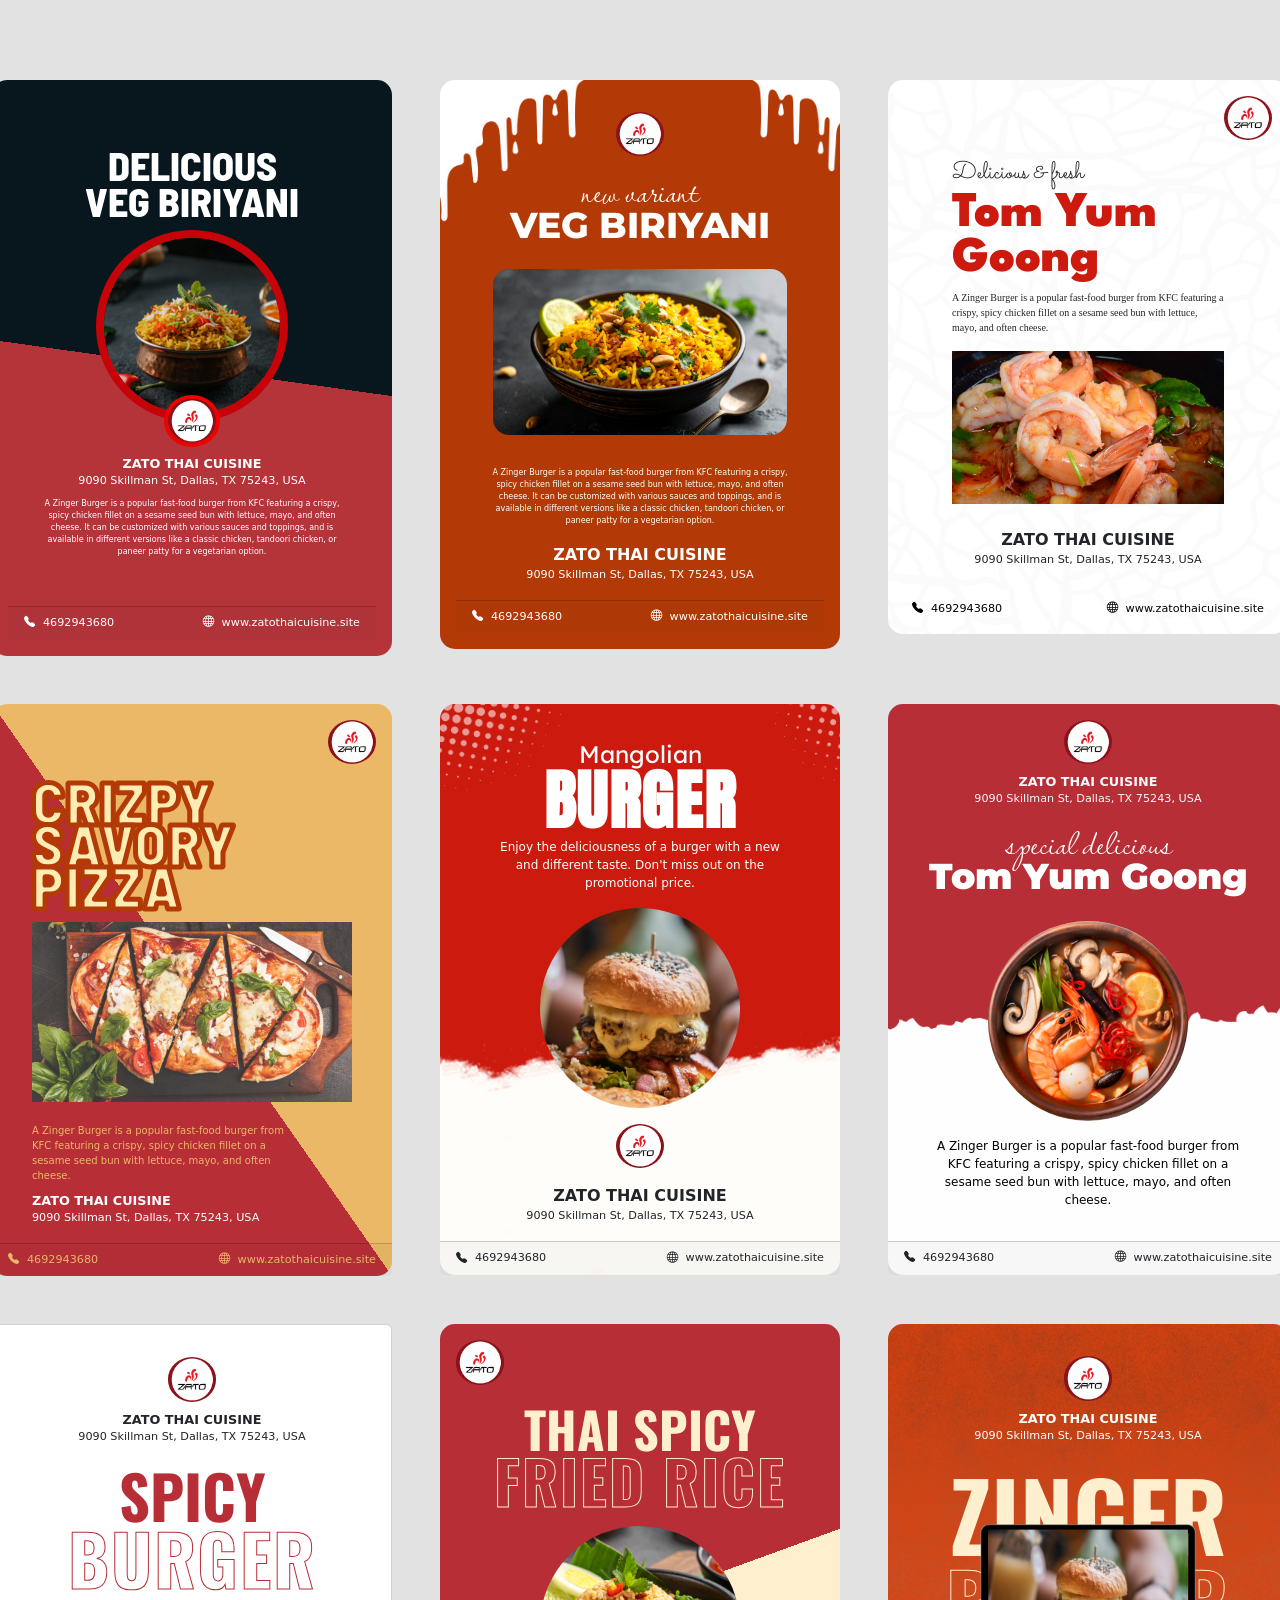
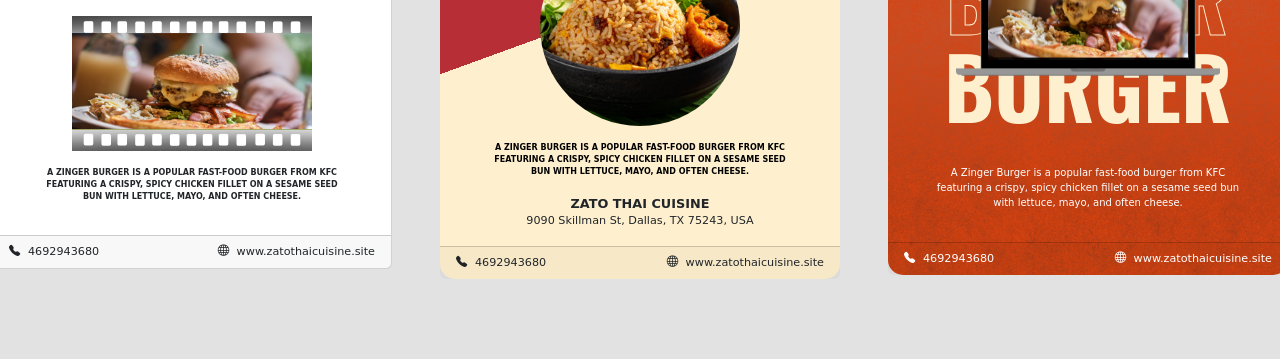
==== commit c04ef5e3: "9th design" ====
--- a/index.html
+++ b/index.html
@@ -406,15 +406,15 @@
                     <img src="assets/images/logo.png" class="card-img-top" alt="logo">
                 </div>
                 <div class="headings text-center">
-                        <div class="card-heading1">
-                            THAI SPICY
-                        </div>
-                        <div class="card-heading2">
-                                FRIED RICE
-                        </div>
-                    </div>
-                <div class="card-body">
-                    
+                    <div class="card-heading1">
+                        THAI SPICY
+                    </div>
+                    <div class="card-heading2">
+                        FRIED RICE
+                    </div>
+                </div>
+                <div class="card-body">
+
                     <div class="menu-image">
                         <img src="assets/images/thai-rice.png" alt="biriyani-image">
                     </div>
@@ -433,22 +433,22 @@
                         </div>
                     </div>
                 </div>
-                   <div class="card-footer text-dark">
-                    <div class="d-flex justify-content-between align-items-center">
-                        <div class="contact-number d-flex align-items-center gap-2">
-                            <i class="bi bi-telephone-fill"></i>
-                            4692943680
-                        </div>
-
-                        <div class="website d-flex align-items-center gap-2">
-                            <i class="bi bi-globe"></i>
-                            www.zatothaicuisine.site
-                        </div>
-                    </div>
-                </div>
-            </div>
-        </div>
-        
+                <div class="card-footer text-dark">
+                    <div class="d-flex justify-content-between align-items-center">
+                        <div class="contact-number d-flex align-items-center gap-2">
+                            <i class="bi bi-telephone-fill"></i>
+                            4692943680
+                        </div>
+
+                        <div class="website d-flex align-items-center gap-2">
+                            <i class="bi bi-globe"></i>
+                            www.zatothaicuisine.site
+                        </div>
+                    </div>
+                </div>
+            </div>
+        </div>
+
         <div class="design9">
             <div class="card" style="width: 25rem;">
                 <div class="logo">
@@ -462,21 +462,21 @@
                         9090 Skillman St, Dallas, TX 75243, USA
                     </div>
                 </div>
-         
-                <div class="card-body">
-                           <div class="headings text-center">
+
+                <div class="card-body">
+                    <div class="headings text-center">
                         <div class="card-heading1">
                             ZINGER
                         </div>
                         <div class="card-heading2">
-                                BURGER
+                            BURGER
                         </div>
                         <div class="card-heading3">
-                                BURGER
-                        </div>
-                    </div>
-                    
-                   <div class="image-wrapper">
+                            BURGER
+                        </div>
+                    </div>
+
+                    <div class="image-wrapper">
                         <div class="bg-image">
                             <img src="assets/images/laptop.png" alt="background">
                         </div>
@@ -490,9 +490,9 @@
                             spicy chicken fillet on a sesame seed bun with lettuce, mayo, and often cheese.
                         </p>
                     </div>
-                    
-                </div>
-                   <div class="card-footer text-dark">
+
+                </div>
+                <div class="card-footer text-dark">
                     <div class="d-flex justify-content-between align-items-center">
                         <div class="contact-number d-flex align-items-center gap-2">
                             <i class="bi bi-telephone-fill"></i>
--- a/assets/style/style.css
+++ b/assets/style/style.css
@@ -850,7 +850,7 @@
 }
 
 .design9 .card-description {
-    margin-top: 1rem;
+    margin-top: 2rem;
     margin-bottom: 1rem;
     margin-left: 2rem;
     margin-right: 2rem;
@@ -885,37 +885,52 @@
 }
 
 
+.design9 {
+    position: relative;
+    text-align: center;
+}
+
+/* Text behind images */
+.design9 .headings {
+    position: relative;
+    z-index: 1;
+}
+
+/* Center both images exactly over the text block */
 .design9 .image-wrapper {
-    position: relative;
-    display: flex;
-    justify-content: center;
-    align-items: center;
-}
-
+    position: absolute;
+    top: 50%;
+    left: 50%;
+    transform: translate(-50%, -50%);
+    z-index: 2;
+    display: flex;
+    justify-content: center;
+    align-items: center;
+}
+
+/* Background image */
 .design9 .bg-image img {
     width: 20rem;
     display: block;
 }
 
+/* Foreground burger image */
 .design9 .menu-image {
     position: absolute;
     top: 50%;
     left: 50%;
-    transform: translate(-50%, -48%); 
-
+    transform: translate(-50%, -50%);
 }
 
 .design9 .menu-image img {
-    width: 12.5rem; 
+    width: 12.5rem;
     height: 8rem;
 }
-
-
 
 .design9 .card-heading1 {
     font-family: "Oswald", sans-serif;
     font-weight: 900;
-    font-size: 75px;
+    font-size: 95px;
     margin: 0;
     line-height: 1.1;
     color: #feefce;
@@ -923,7 +938,7 @@
 
 .design9 .card-heading2 {
     font-family: "Oswald", sans-serif;
-    font-size: 60px;
+    font-size: 80px;
     font-weight: 900;
     line-height: 1;
     margin-top: -6px;
@@ -938,7 +953,7 @@
 .design9 .card-heading3 {
     font-family: "Oswald", sans-serif;
     font-weight: 900;
-    font-size: 65px;
+    font-size: 85px;
     margin: 0;
     line-height: 1.1;
     color: #feefce;
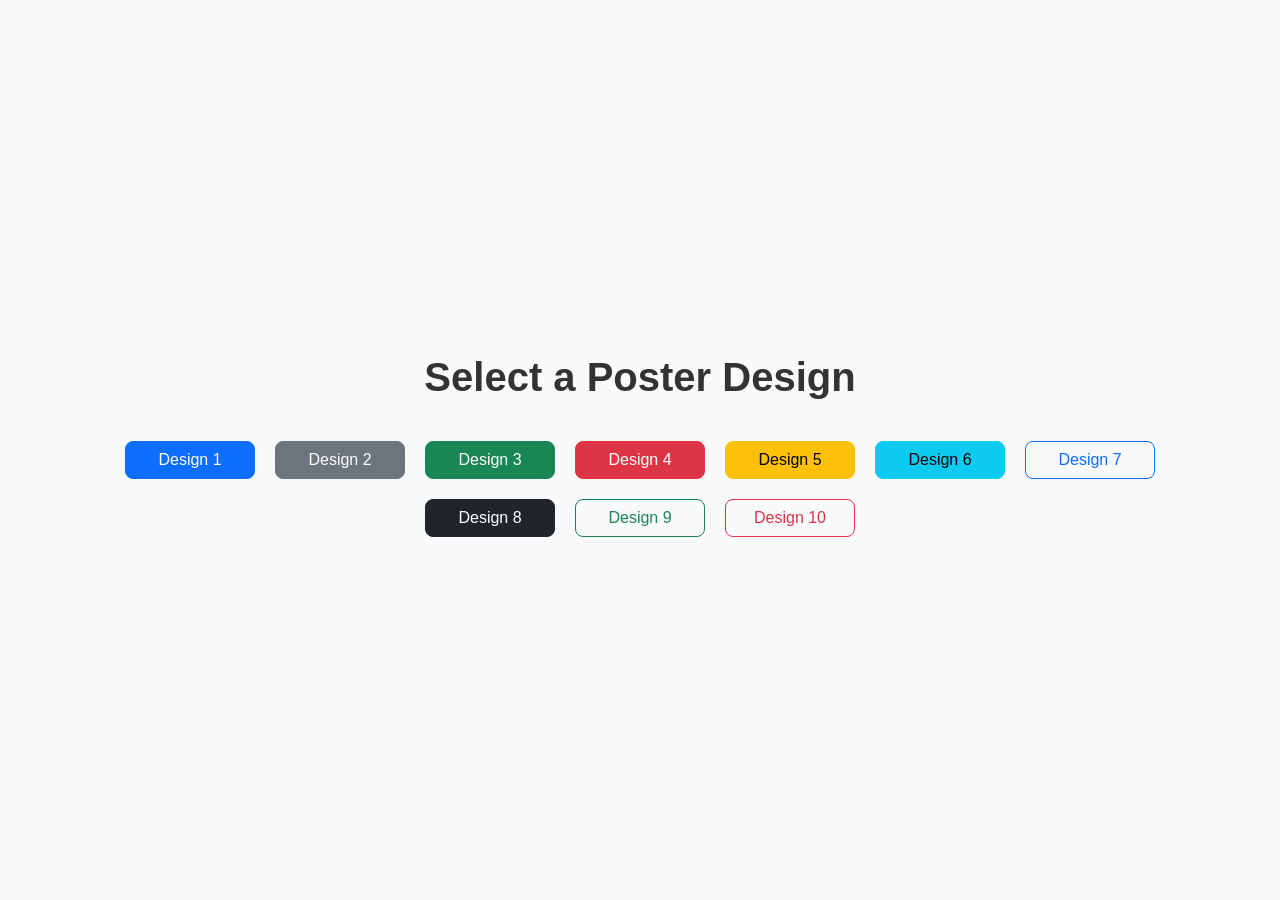
==== commit 0bc1e8a2: "added changes in designs" ====
--- a/index.html
+++ b/index.html
@@ -2,520 +2,37 @@
 <html lang="en">
 
 <head>
-    <meta charset="UTF-8">
-    <meta name="viewport" content="width=device-width, initial-scale=1.0">
-    <title>Poster Designs Zing</title>
-    <link href="https://cdn.jsdelivr.net/npm/bootstrap@5.3.8/dist/css/bootstrap.min.css" rel="stylesheet"
-        integrity="sha384-sRIl4kxILFvY47J16cr9ZwB07vP4J8+LH7qKQnuqkuIAvNWLzeN8tE5YBujZqJLB" crossorigin="anonymous">
-    <link rel="preconnect" href="https://fonts.googleapis.com">
-    <link rel="preconnect" href="https://fonts.gstatic.com" crossorigin>
-    <link
-        href="https://fonts.googleapis.com/css2?family=Barlow+Semi+Condensed:ital,wght@0,100;0,200;0,300;0,400;0,500;0,600;0,700;0,800;0,900;1,100;1,200;1,300;1,400;1,500;1,600;1,700;1,800;1,900&family=Inter:ital,opsz,wght@0,14..32,100..900;1,14..32,100..900&family=League+Gothic&display=swap"
-        rel="stylesheet">
-    <link href="https://fonts.googleapis.com/css2?family=Lavishly+Yours&display=swap" rel="stylesheet">
-
-    <link rel="stylesheet" href="https://cdn.jsdelivr.net/npm/bootstrap-icons@1.11.3/font/bootstrap-icons.min.css">
-    <link href="https://fonts.googleapis.com/css2?family=Montserrat:ital,wght@0,100..900;1,100..900&display=swap"
-        rel="stylesheet">
-    <link
-        href="https://fonts.googleapis.com/css2?family=Anton&family=League+Spartan:wght@100..900&family=Lexend+Deca:wght@100..900&family=Oswald:wght@200..700&family=Sacramento&display=swap"
-        rel="stylesheet">
-    <link rel="stylesheet" href="assets/style/style.css">
+  <meta charset="UTF-8">
+  <meta name="viewport" content="width=device-width, initial-scale=1.0">
+  <title>Poster Designs | Zing</title>
+  <link href="https://cdn.jsdelivr.net/npm/bootstrap@5.3.8/dist/css/bootstrap.min.css" rel="stylesheet"
+    integrity="sha384-sRIl4kxILFvY47J16cr9ZwB07vP4J8+LH7qKQnuqkuIAvNWLzeN8tE5YBujZqJLB" crossorigin="anonymous">
+  <link rel="stylesheet" href="assets/style/main.css">
 
 </head>
 
 <body>
 
-    <section class="cards">
+  <section class="design-links container">
+    <h1>Select a Poster Design</h1>
+    <div class="d-flex flex-wrap justify-content-center">
+      <a href="design1.html"><button type="button" class="btn btn-primary">Design 1</button></a>
+      <a href="design2.html"><button type="button" class="btn btn-secondary">Design 2</button></a>
+      <a href="design3.html"><button type="button" class="btn btn-success">Design 3</button></a>
+      <a href="design4.html"><button type="button" class="btn btn-danger">Design 4</button></a>
+      <a href="design5.html"><button type="button" class="btn btn-warning">Design 5</button></a>
+      <a href="design6.html"><button type="button" class="btn btn-info">Design 6</button></a>
+      <a href="design7.html"><button type="button" class="btn btn-outline-primary">Design 7</button></a>
+      <a href="design8.html"><button type="button" class="btn btn-dark">Design 8</button></a>
+      <a href="design9.html"><button type="button" class="btn btn-outline-success">Design 9</button></a>
+      <a href="design10.html"><button type="button" class="btn btn-outline-danger">Design 10</button></a>
+      
+    </div>
+  </section>
 
-        <!-- Card 1 Starts here -->
-
-        <div class="design1">
-            <div class="card" style="width: 25rem;">
-                <div class="card-body">
-                    <div class="card-heading1">
-                        <div class="text-center"> DELICIOUS</div>
-                    </div>
-                    <div class="card-heading2">
-                        <div class="text-center">VEG BIRIYANI</div>
-                    </div>
-                    <div class="menu-wrapper text-center">
-                        <img class="menu-item" src="assets/images/veg-biriyani-image.png" alt="veg-biriyani">
-
-                        <div class="logo-badge">
-                            <img src="assets/images/logo.png" alt="logo">
-                        </div>
-                    </div>
-
-                    <div class="restaurant-details text-center">
-                        <div class="restaurant-name fw-bold">
-                            ZATO THAI CUISINE
-                        </div>
-                        <div class="restaurant-address">
-                            9090 Skillman St, Dallas, TX 75243, USA
-                        </div>
-                    </div>
-
-                    <div class="card-description">
-                        <p class="card-text">A Zinger Burger is a popular fast-food burger from KFC featuring a crispy,
-                            spicy chicken fillet on a sesame seed bun with lettuce, mayo, and often cheese. It can be
-                            customized with various sauces and toppings, and is available in different versions like a
-                            classic chicken, tandoori chicken, or paneer patty for a vegetarian option.
-                        </p>
-                    </div>
-                    <div class="card-footer mt-5">
-                        <div class="d-flex justify-content-between align-items-center">
-                            <div class="contact-number d-flex align-items-center gap-2">
-                                <i class="bi bi-telephone-fill"></i>
-                                4692943680
-                            </div>
-
-                            <div class="website d-flex align-items-center gap-2">
-                                <i class="bi bi-globe"></i>
-                                www.zatothaicuisine.site
-                            </div>
-                        </div>
-                    </div>
-
-
-
-                </div>
-            </div>
-        </div>
-
-
-        <!-- card 2 starts here -->
-
-        <div class="design2">
-            <div class="card" style="width: 25rem;">
-                <div class="logo">
-                    <img src="assets/images/logo.png" class="card-img-top" alt="logo">
-
-                </div>
-                <div class="card-body">
-                    <div class="card-heading1 text-center">
-                        new variant
-                    </div>
-                    <div class="card-heading2 text-center">
-                        VEG BIRIYANI
-                    </div>
-
-                    <div class="menu-image">
-                        <img src="assets/images/biriyani-image.png" alt="biriyani-image">
-                    </div>
-                    <div class="card-description">
-                        <p class="card-text">A Zinger Burger is a popular fast-food burger from KFC featuring a crispy,
-                            spicy chicken fillet on a sesame seed bun with lettuce, mayo, and often cheese. It can be
-                            customized with various sauces and toppings, and is available in different versions like a
-                            classic chicken, tandoori chicken, or paneer patty for a vegetarian option.
-                        </p>
-                    </div>
-                    <div class="restaurant-details text-center">
-                        <div class="restaurant-name fw-bold">
-                            ZATO THAI CUISINE
-                        </div>
-                        <div class="restaurant-address">
-                            9090 Skillman St, Dallas, TX 75243, USA
-                        </div>
-                    </div>
-                    <div class="card-footer mt-3">
-                        <div class="d-flex justify-content-between align-items-center">
-                            <div class="contact-number d-flex align-items-center gap-2">
-                                <i class="bi bi-telephone-fill"></i>
-                                4692943680
-                            </div>
-
-                            <div class="website d-flex align-items-center gap-2">
-                                <i class="bi bi-globe"></i>
-                                www.zatothaicuisine.site
-                            </div>
-                        </div>
-                    </div>
-                </div>
-            </div>
-        </div>
-
-        <!-- card 3 design -->
-
-        <div class="design3">
-            <div class="card" style="width: 25rem;">
-                <div class="logo">
-                    <img src="assets/images/logo.png" class="card-img-top" alt="logo">
-
-                </div>
-                <div class="card-body mx-5">
-                    <div class="headings text-start">
-                        <div class="card-heading1">
-                            Delicious & fresh
-                        </div>
-                        <div class="card-heading2">
-                            Tom Yum Goong
-                        </div>
-                    </div>
-
-                    <div class="card-description">
-                        <p class="card-text">A Zinger Burger is a popular fast-food burger from KFC featuring a crispy,
-                            spicy chicken fillet on a sesame seed bun with lettuce, mayo, and often cheese.
-                        </p>
-                    </div>
-                    <div class="menu-image">
-                        <img src="assets/images/tom-yum.png" alt="biriyani-image">
-                    </div>
-                    <div class="restaurant-details text-center">
-                        <div class="restaurant-name fw-bold">
-                            ZATO THAI CUISINE
-                        </div>
-                        <div class="restaurant-address">
-                            9090 Skillman St, Dallas, TX 75243, USA
-                        </div>
-                    </div>
-
-
-                </div>
-                <div class="card-footer-custom">
-                    <div class="d-flex justify-content-between align-items-center">
-                        <div class="contact-number d-flex align-items-center gap-2">
-                            <i class="bi bi-telephone-fill"></i>
-                            4692943680
-                        </div>
-
-                        <div class="website d-flex align-items-center gap-2">
-                            <i class="bi bi-globe"></i>
-                            www.zatothaicuisine.site
-                        </div>
-                    </div>
-                </div>
-            </div>
-        </div>
-
-        <!-- card design 4 -->
-        <div class="design4">
-            <div class="card" style="width: 25rem;">
-                <div class="logo">
-                    <img src="assets/images/logo.png" class="card-img-top" alt="logo">
-
-                </div>
-                <div class="card-body mx-4">
-                    <div class="card-heading">
-                        CRIZPY SAVORY PIZZA
-
-                    </div>
-                    <div class="menu-image">
-                        <img src="assets/images/pizza-image.png" alt="biriyani-image">
-                    </div>
-                    <div class="card-description">
-                        <p class="card-text">A Zinger Burger is a popular fast-food burger from KFC featuring a crispy,
-                            spicy chicken fillet on a sesame seed bun with lettuce, mayo, and often cheese.
-                        </p>
-                    </div>
-
-                    <div class="restaurant-details text-start">
-                        <div class="restaurant-name fw-bold">
-                            ZATO THAI CUISINE
-                        </div>
-                        <div class="restaurant-address">
-                            9090 Skillman St, Dallas, TX 75243, USA
-                        </div>
-                    </div>
-
-
-                </div>
-                <div class="card-footer">
-                    <div class="d-flex justify-content-between align-items-center">
-                        <div class="contact-number d-flex align-items-center gap-2">
-                            <i class="bi bi-telephone-fill"></i>
-                            4692943680
-                        </div>
-
-                        <div class="website d-flex align-items-center gap-2">
-                            <i class="bi bi-globe"></i>
-                            www.zatothaicuisine.site
-                        </div>
-                    </div>
-                </div>
-
-            </div>
-        </div>
-
-
-        <!-- card 5 design -->
-
-        <div class="design5">
-            <div class="card" style="width: 25rem;">
-                <div class="card-body">
-                    <div class="headings text-center">
-                        <div class="card-heading1">
-                            Mangolian
-                        </div>
-                        <div class="card-heading2">
-                            BURGER
-                        </div>
-                    </div>
-                    <div class="card-description">
-                        <p class="card-text">Enjoy the deliciousness of a burger with a new and different taste. Don't
-                            miss out on the promotional price.
-                        </p>
-                    </div>
-                    <div class="menu-image">
-                        <img src="assets/images/mangolian-burger.png" alt="biriyani-image">
-                    </div>
-                    <div class="logo">
-                        <img src="assets/images/logo.png" class="card-img-top" alt="logo">
-
-                    </div>
-
-                    <div class="restaurant-details text-center text-dark">
-                        <div class="restaurant-name fw-bold">
-                            ZATO THAI CUISINE
-                        </div>
-                        <div class="restaurant-address">
-                            9090 Skillman St, Dallas, TX 75243, USA
-                        </div>
-                    </div>
-
-
-                </div>
-                <div class="card-footer text-dark">
-                    <div class="d-flex justify-content-between align-items-center">
-                        <div class="contact-number d-flex align-items-center gap-2">
-                            <i class="bi bi-telephone-fill"></i>
-                            4692943680
-                        </div>
-
-                        <div class="website d-flex align-items-center gap-2">
-                            <i class="bi bi-globe"></i>
-                            www.zatothaicuisine.site
-                        </div>
-                    </div>
-                </div>
-            </div>
-        </div>
-
-
-        <!-- card 6 -->
-
-        <div class="design6">
-            <div class="card" style="width: 25rem;">
-                <div class="logo">
-                    <img src="assets/images/logo.png" class="card-img-top" alt="logo">
-                </div>
-                <div class="restaurant-details text-center text-light">
-                    <div class="restaurant-name fw-bold">
-                        ZATO THAI CUISINE
-                    </div>
-                    <div class="restaurant-address">
-                        9090 Skillman St, Dallas, TX 75243, USA
-                    </div>
-                </div>
-                <div class="headings text-center">
-                    <div class="card-heading1">
-                        special delicious
-                    </div>
-                    <div class="card-heading2">
-                        Tom Yum Goong
-                    </div>
-                </div>
-                <div class="card-body">
-                    <div class="menu-image">
-                        <img src="assets/images/prawns-image.png" alt="biriyani-image">
-                    </div>
-                    <div class="card-description">
-                        <p class="card-text">A Zinger Burger is a popular fast-food burger from KFC featuring a crispy,
-                            spicy chicken fillet on a sesame seed bun with lettuce, mayo, and often cheese.
-                        </p>
-                    </div>
-                </div>
-                <div class="card-footer text-dark">
-                    <div class="d-flex justify-content-between align-items-center">
-                        <div class="contact-number d-flex align-items-center gap-2">
-                            <i class="bi bi-telephone-fill"></i>
-                            4692943680
-                        </div>
-
-                        <div class="website d-flex align-items-center gap-2">
-                            <i class="bi bi-globe"></i>
-                            www.zatothaicuisine.site
-                        </div>
-                    </div>
-                </div>
-            </div>
-        </div>
-
-
-        <!-- card design 7 -->
-
-        <div class="design7">
-            <div class="card" style="width: 25rem;">
-                <div class="logo">
-                    <img src="assets/images/logo.png" class="card-img-top" alt="logo">
-                </div>
-                <div class="restaurant-details text-center text-dark">
-                    <div class="restaurant-name fw-bold">
-                        ZATO THAI CUISINE
-                    </div>
-                    <div class="restaurant-address">
-                        9090 Skillman St, Dallas, TX 75243, USA
-                    </div>
-                </div>
-                <div class="card-body">
-                    <div class="headings text-center">
-                        <div class="card-heading1">
-                            SPICY
-                        </div>
-                        <div class="card-heading2">
-                            BURGER
-                        </div>
-                    </div>
-                    <div class="image-wrapper">
-                        <div class="bg-image">
-                            <img src="assets/images/bg-film.png" alt="background">
-                        </div>
-                        <div class="menu-image">
-                            <img src="assets/images/mangolian-burger.png" alt="burger">
-                        </div>
-                    </div>
-                    <div class="card-description">
-                        <p class="card-text">A Zinger Burger is a popular fast-food burger from KFC featuring a
-                            crispy,
-                            spicy chicken fillet on a sesame seed bun with lettuce, mayo, and often cheese.
-                        </p>
-                    </div>
-                </div>
-                <div class="card-footer text-dark">
-                    <div class="d-flex justify-content-between align-items-center">
-                        <div class="contact-number d-flex align-items-center gap-2">
-                            <i class="bi bi-telephone-fill"></i>
-                            4692943680
-                        </div>
-
-                        <div class="website d-flex align-items-center gap-2">
-                            <i class="bi bi-globe"></i>
-                            www.zatothaicuisine.site
-                        </div>
-                    </div>
-                </div>
-            </div>
-
-        </div>
-
-        <!-- card 8 design -->
-
-        <div class="design8">
-            <div class="card" style="width: 25rem;">
-                <div class="logo">
-                    <img src="assets/images/logo.png" class="card-img-top" alt="logo">
-                </div>
-                <div class="headings text-center">
-                    <div class="card-heading1">
-                        THAI SPICY
-                    </div>
-                    <div class="card-heading2">
-                        FRIED RICE
-                    </div>
-                </div>
-                <div class="card-body">
-
-                    <div class="menu-image">
-                        <img src="assets/images/thai-rice.png" alt="biriyani-image">
-                    </div>
-                    <div class="card-description">
-                        <p class="card-text">A Zinger Burger is a popular fast-food burger from KFC featuring a
-                            crispy,
-                            spicy chicken fillet on a sesame seed bun with lettuce, mayo, and often cheese.
-                        </p>
-                    </div>
-                    <div class="restaurant-details text-center text-dark">
-                        <div class="restaurant-name fw-bold">
-                            ZATO THAI CUISINE
-                        </div>
-                        <div class="restaurant-address">
-                            9090 Skillman St, Dallas, TX 75243, USA
-                        </div>
-                    </div>
-                </div>
-                <div class="card-footer text-dark">
-                    <div class="d-flex justify-content-between align-items-center">
-                        <div class="contact-number d-flex align-items-center gap-2">
-                            <i class="bi bi-telephone-fill"></i>
-                            4692943680
-                        </div>
-
-                        <div class="website d-flex align-items-center gap-2">
-                            <i class="bi bi-globe"></i>
-                            www.zatothaicuisine.site
-                        </div>
-                    </div>
-                </div>
-            </div>
-        </div>
-
-        <div class="design9">
-            <div class="card" style="width: 25rem;">
-                <div class="logo">
-                    <img src="assets/images/logo.png" class="card-img-top" alt="logo">
-                </div>
-                <div class="restaurant-details text-center text-dark">
-                    <div class="restaurant-name fw-bold">
-                        ZATO THAI CUISINE
-                    </div>
-                    <div class="restaurant-address">
-                        9090 Skillman St, Dallas, TX 75243, USA
-                    </div>
-                </div>
-
-                <div class="card-body">
-                    <div class="headings text-center">
-                        <div class="card-heading1">
-                            ZINGER
-                        </div>
-                        <div class="card-heading2">
-                            BURGER
-                        </div>
-                        <div class="card-heading3">
-                            BURGER
-                        </div>
-                    </div>
-
-                    <div class="image-wrapper">
-                        <div class="bg-image">
-                            <img src="assets/images/laptop.png" alt="background">
-                        </div>
-                        <div class="menu-image">
-                            <img src="assets/images/mangolian-burger.png" alt="burger">
-                        </div>
-                    </div>
-                    <div class="card-description">
-                        <p class="card-text">A Zinger Burger is a popular fast-food burger from KFC featuring a
-                            crispy,
-                            spicy chicken fillet on a sesame seed bun with lettuce, mayo, and often cheese.
-                        </p>
-                    </div>
-
-                </div>
-                <div class="card-footer text-dark">
-                    <div class="d-flex justify-content-between align-items-center">
-                        <div class="contact-number d-flex align-items-center gap-2">
-                            <i class="bi bi-telephone-fill"></i>
-                            4692943680
-                        </div>
-
-                        <div class="website d-flex align-items-center gap-2">
-                            <i class="bi bi-globe"></i>
-                            www.zatothaicuisine.site
-                        </div>
-                    </div>
-                </div>
-            </div>
-        </div>
-        </div>
-
-    </section>
-
-
-
-    <script src="https://cdn.jsdelivr.net/npm/bootstrap@5.3.8/dist/js/bootstrap.bundle.min.js"
-        integrity="sha384-FKyoEForCGlyvwx9Hj09JcYn3nv7wiPVlz7YYwJrWVcXK/BmnVDxM+D2scQbITxI"
-        crossorigin="anonymous"></script>
+  <script src="https://cdn.jsdelivr.net/npm/bootstrap@5.3.8/dist/js/bootstrap.bundle.min.js"
+    integrity="sha384-FKyoEForCGlyvwx9Hj09JcYn3nv7wiPVlz7YYwJrWVcXK/BmnVDxM+D2scQbITxI"
+    crossorigin="anonymous"></script>
 </body>
 
-</html>+</html>
--- a/assets/style/main.css
+++ b/assets/style/main.css
@@ -0,0 +1,34 @@
+ body {
+      font-family: 'Inter', sans-serif;
+      background-color: #f9fafb;
+      min-height: 100vh;
+      display: flex;
+      align-items: center;
+      justify-content: center;
+    }
+
+    .design-links {
+      text-align: center;
+    }
+
+    .design-links .btn {
+      min-width: 130px;
+      margin: 10px;
+      font-weight: 400;
+      border-radius: 8px;
+      transition: all 0.3s ease;
+    }
+
+    .design-links .btn:hover {
+      transform: translateY(-3px);
+      box-shadow: 0 4px 10px rgba(0, 0, 0, 0.15);
+    }
+
+    h1 {
+      font-weight: 700;
+      margin-bottom: 30px;
+      color: #333;
+    }
+
+
+    
